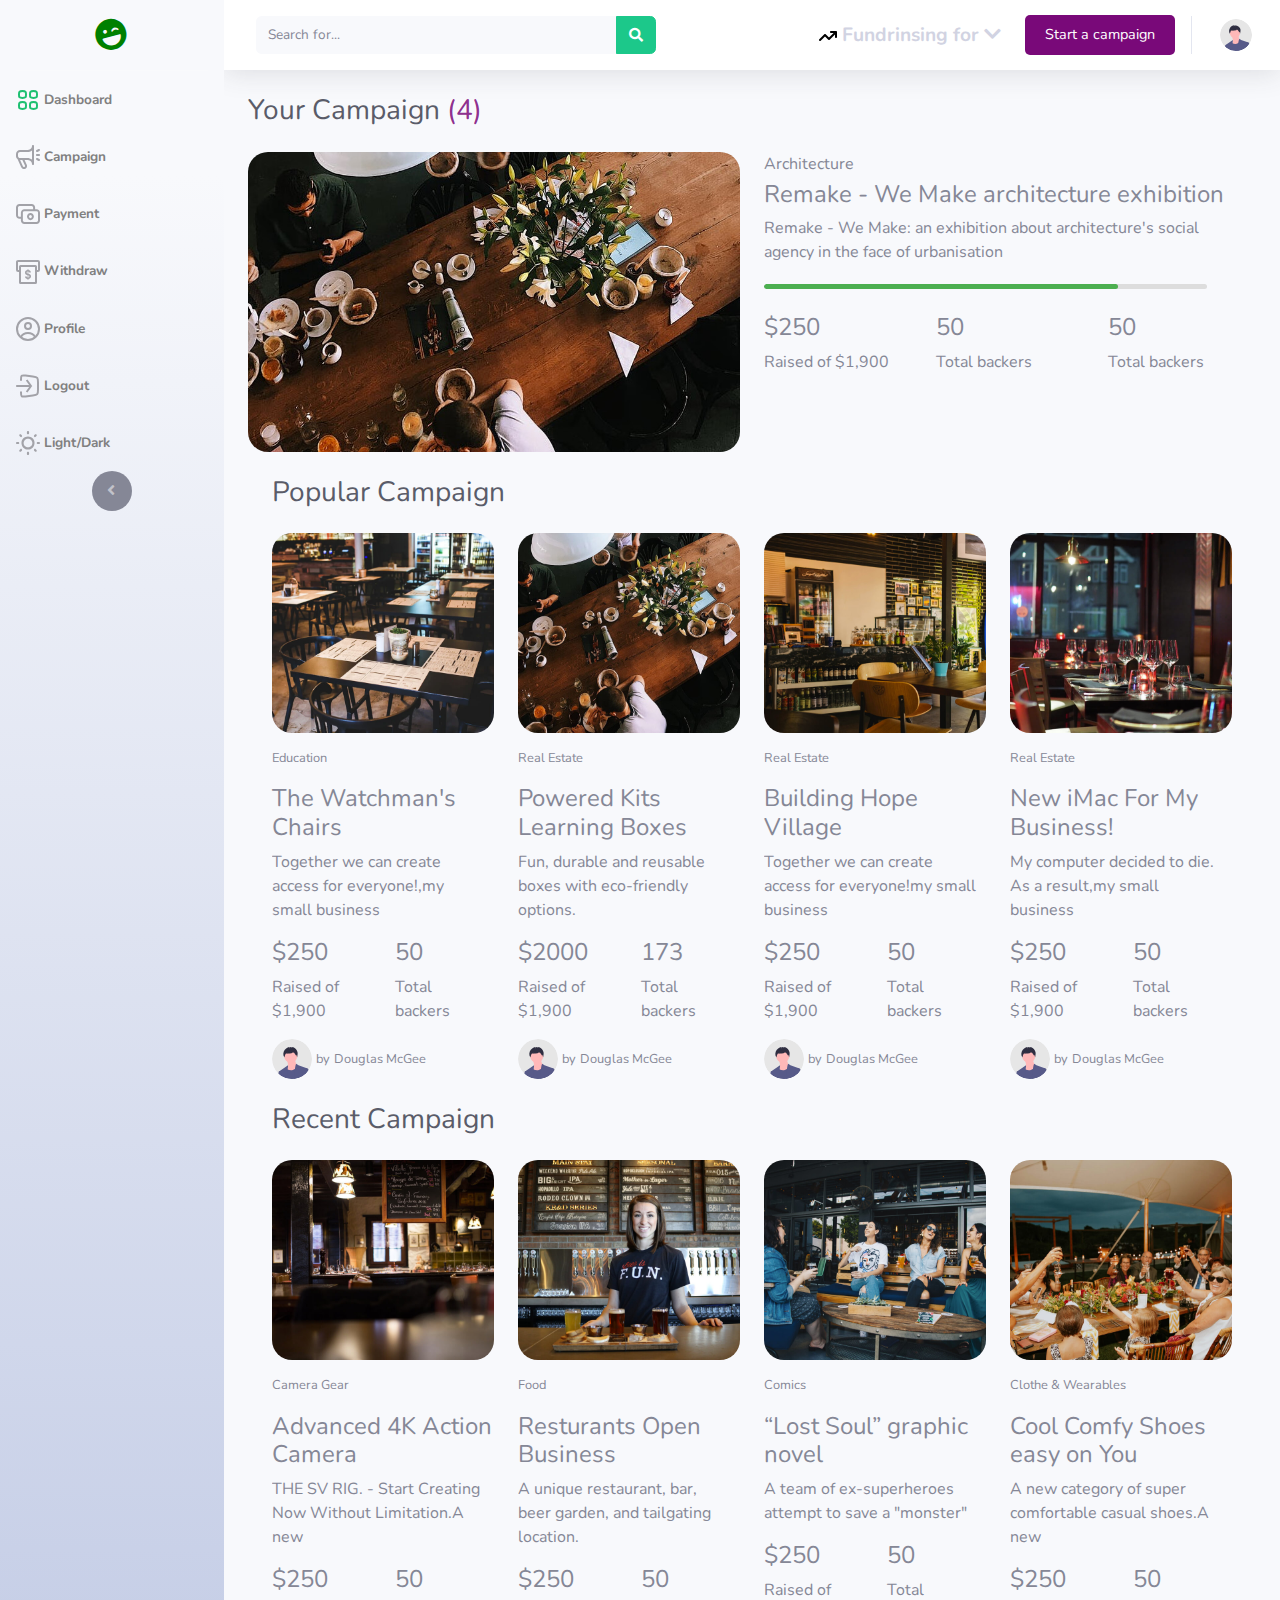
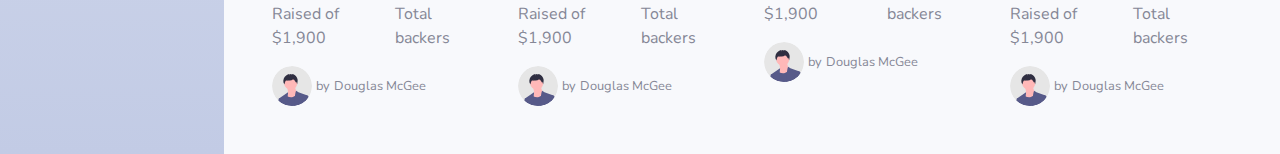
==== BaiTest/index.html @ 85da5ec0 "Test" ====
<!DOCTYPE html>
<html lang="en">

<head>

    <meta charset="utf-8">
    <meta http-equiv="X-UA-Compatible" content="IE=edge">
    <meta name="viewport" content="width=device-width, initial-scale=1, shrink-to-fit=no">
    <meta name="description" content="">
    <meta name="author" content="">

    <title>Test</title>

    <!-- Custom fonts for this template-->
    <link href="vendor/fontawesome-free/css/all.min.css" rel="stylesheet" type="text/css">
    <link
        href="https://fonts.googleapis.com/css?family=Nunito:200,200i,300,300i,400,400i,600,600i,700,700i,800,800i,900,900i"
        rel="stylesheet">

    <!-- Custom styles for this template-->
    <link href="css/img.css" rel="stylesheet">
    <link href="css/sb-admin-2.min.css" rel="stylesheet">
    <link href="assets/vendor/bootstrap/css/bootstrap.min.css" rel="stylesheet">
    <link href="assets/vendor/bootstrap-icons/bootstrap-icons.css" rel="stylesheet">
</head>

<body id="page-top">

    <!-- Page Wrapper -->
    <div id="wrapper">

        <!-- Sidebar -->
        <ul class="navbar-nav bg-gradient-light sidebar sidebar-dark accordion" id="accordionSidebar">

            <!-- Sidebar - Brand -->
            <a class="sidebar-brand d-flex align-items-center justify-content-center " style="color: green;" href="index.html">
                <div class="sidebar-brand-icon rotate-n-15">
                    <i class="fas fa-laugh-wink"></i>
                </div>
                
            </a>

            <!-- Divider -->
            <hr class="sidebar-divider my-0">

            <!-- Nav Item - Dashboard -->
            <li class="nav-item active">
                <a class="nav-link" href="index.html">
                    <svg width="24" height="24" viewBox="0 0 24 24" fill="none" xmlns="http://www.w3.org/2000/svg">
                        <path fill-rule="evenodd" clip-rule="evenodd" d="M3 6.5C3 3.87479 3.02811 3 6.5 3C9.97189 3 10 3.87479 10 6.5C10 9.12521 10.0111 10 6.5 10C2.98893 10 3 9.12521 3 6.5Z" stroke="#1DC071" stroke-width="2" stroke-linecap="round" stroke-linejoin="round"/>
                        <path fill-rule="evenodd" clip-rule="evenodd" d="M14 6.5C14 3.87479 14.0281 3 17.5 3C20.9719 3 21 3.87479 21 6.5C21 9.12521 21.0111 10 17.5 10C13.9889 10 14 9.12521 14 6.5Z" stroke="#1DC071" stroke-width="2" stroke-linecap="round" stroke-linejoin="round"/>
                        <path fill-rule="evenodd" clip-rule="evenodd" d="M3 17.5C3 14.8748 3.02811 14 6.5 14C9.97189 14 10 14.8748 10 17.5C10 20.1252 10.0111 21 6.5 21C2.98893 21 3 20.1252 3 17.5Z" stroke="#1DC071" stroke-width="2" stroke-linecap="round" stroke-linejoin="round"/>
                        <path fill-rule="evenodd" clip-rule="evenodd" d="M14 17.5C14 14.8748 14.0281 14 17.5 14C20.9719 14 21 14.8748 21 17.5C21 20.1252 21.0111 21 17.5 21C13.9889 21 14 20.1252 14 17.5Z" stroke="#1DC071" stroke-width="2" stroke-linecap="round" stroke-linejoin="round"/>
                        </svg>
                                            <span style="color: gray;">Dashboard</span></a>
            </li>

            <li class="nav-item active">
                <a class="nav-link" href="index.html">
                    <svg width="24" height="24" viewBox="0 0 24 24" fill="none" xmlns="http://www.w3.org/2000/svg">
                        <g clip-path="url(#clip0_1233_26633)">
                        <path d="M17 0C16.7348 0 16.4804 0.105357 16.2929 0.292893C16.1054 0.48043 16 0.734784 16 1C16 3.949 13.417 5 11 5H4C2.93913 5 1.92172 5.42143 1.17157 6.17157C0.421427 6.92172 0 7.93913 0 9L0 11C0.00218416 11.5987 0.139462 12.1893 0.401603 12.7276C0.663743 13.2659 1.04399 13.7381 1.514 14.109L5.086 22.081C5.34004 22.6521 5.75417 23.1373 6.27827 23.4779C6.80237 23.8185 7.41396 23.9998 8.039 24C8.53631 23.9997 9.02565 23.875 9.46247 23.6373C9.89929 23.3996 10.2697 23.0564 10.54 22.639C10.8104 22.2215 10.972 21.7431 11.0103 21.2473C11.0485 20.7515 10.9621 20.2539 10.759 19.8L8.559 15H11C13.417 15 16 16.051 16 19C16 19.2652 16.1054 19.5196 16.2929 19.7071C16.4804 19.8946 16.7348 20 17 20C17.2652 20 17.5196 19.8946 17.7071 19.7071C17.8946 19.5196 18 19.2652 18 19V1C18 0.734784 17.8946 0.48043 17.7071 0.292893C17.5196 0.105357 17.2652 0 17 0V0ZM8.937 20.619C9.00324 20.7686 9.03109 20.9323 9.01804 21.0954C9.005 21.2585 8.95145 21.4157 8.86227 21.5529C8.77309 21.69 8.65109 21.8027 8.50733 21.8808C8.36357 21.9589 8.20259 21.9999 8.039 22C7.8004 21.9998 7.56697 21.9304 7.36709 21.8001C7.1672 21.6698 7.00945 21.4842 6.913 21.266L4.105 15H6.359L8.937 20.619ZM16 14.6C14.5713 13.4992 12.8024 12.9331 11 13H4C3.46957 13 2.96086 12.7893 2.58579 12.4142C2.21071 12.0391 2 11.5304 2 11V9C2 8.46957 2.21071 7.96086 2.58579 7.58579C2.96086 7.21071 3.46957 7 4 7H11C12.8018 7.0683 14.5706 6.50403 16 5.405V14.6ZM23.9 15.452C23.8413 15.5696 23.7601 15.6744 23.6609 15.7606C23.5617 15.8467 23.4465 15.9125 23.3218 15.9541C23.1972 15.9957 23.0656 16.0123 22.9345 16.0031C22.8035 15.9938 22.6755 15.9588 22.558 15.9L20.558 14.9C20.3206 14.7814 20.1401 14.5735 20.0561 14.3218C19.972 14.0701 19.9915 13.7954 20.11 13.558C20.2286 13.3206 20.4365 13.1401 20.6882 13.0561C20.9399 12.972 21.2146 12.9914 21.452 13.11L23.452 14.11C23.6882 14.2285 23.8678 14.4356 23.9518 14.6861C24.0357 14.9366 24.0171 15.2102 23.9 15.447V15.452ZM20.11 6.452C20.0512 6.33448 20.0162 6.20653 20.0069 6.07546C19.9977 5.9444 20.0143 5.81279 20.0559 5.68816C20.0975 5.56353 20.1633 5.44832 20.2494 5.34912C20.3356 5.24991 20.4404 5.16866 20.558 5.11L22.558 4.11C22.7954 3.99145 23.0701 3.97205 23.3218 4.05606C23.5735 4.14008 23.7815 4.32063 23.9 4.558C24.0186 4.79537 24.038 5.07011 23.9539 5.32178C23.8699 5.57346 23.6894 5.78145 23.452 5.9L21.452 6.9C21.3345 6.95876 21.2065 6.99378 21.0755 7.00306C20.9444 7.01234 20.8128 6.99571 20.6882 6.9541C20.5635 6.9125 20.4483 6.84674 20.3491 6.76058C20.2499 6.67443 20.1687 6.56957 20.11 6.452ZM20 10C20 9.73478 20.1054 9.48043 20.2929 9.29289C20.4804 9.10536 20.7348 9 21 9H23C23.2652 9 23.5196 9.10536 23.7071 9.29289C23.8946 9.48043 24 9.73478 24 10C24 10.2652 23.8946 10.5196 23.7071 10.7071C23.5196 10.8946 23.2652 11 23 11H21C20.7348 11 20.4804 10.8946 20.2929 10.7071C20.1054 10.5196 20 10.2652 20 10Z" fill="#A2A2A8"/>
                        </g>
                        <defs>
                        <clipPath id="clip0_1233_26633">
                        <rect width="24" height="24" fill="white"/>
                        </clipPath>
                        </defs>
                        </svg>
                                            <span style="color: gray;">Campaign</span></a>
            </li>
            <li class="nav-item active">
                <a class="nav-link" href="index.html">
                    <svg width="24" height="24" viewBox="0 0 24 24" fill="none" xmlns="http://www.w3.org/2000/svg">
                        <path d="M18.1111 8.14286V5.57143C18.1111 4.88944 17.8536 4.23539 17.3951 3.75315C16.9367 3.27092 16.315 3 15.6667 3H3.44444C2.79614 3 2.17438 3.27092 1.71596 3.75315C1.25754 4.23539 1 4.88944 1 5.57143V13.2857C1 13.9677 1.25754 14.6218 1.71596 15.104C2.17438 15.5862 2.79614 15.8571 3.44444 15.8571H5.88889M8.33333 21H20.5556C21.2039 21 21.8256 20.7291 22.284 20.2468C22.7425 19.7646 23 19.1106 23 18.4286V10.7143C23 10.0323 22.7425 9.37825 22.284 8.89601C21.8256 8.41377 21.2039 8.14286 20.5556 8.14286H8.33333C7.68503 8.14286 7.06327 8.41377 6.60485 8.89601C6.14643 9.37825 5.88889 10.0323 5.88889 10.7143V18.4286C5.88889 19.1106 6.14643 19.7646 6.60485 20.2468C7.06327 20.7291 7.68503 21 8.33333 21ZM16.8889 14.5714C16.8889 15.2534 16.6313 15.9075 16.1729 16.3897C15.7145 16.8719 15.0928 17.1429 14.4444 17.1429C13.7961 17.1429 13.1744 16.8719 12.716 16.3897C12.2575 15.9075 12 15.2534 12 14.5714C12 13.8894 12.2575 13.2354 12.716 12.7532C13.1744 12.2709 13.7961 12 14.4444 12C15.0928 12 15.7145 12.2709 16.1729 12.7532C16.6313 13.2354 16.8889 13.8894 16.8889 14.5714Z" stroke="#A2A2A8" stroke-width="2" stroke-linecap="round" stroke-linejoin="round"/>
                        </svg>
                                                      <span style="color: gray;">Payment</span></a>
                   
                </li>
                <li class="nav-item active">
                    <a class="nav-link" href="index.html">
                        <svg width="24" height="24" viewBox="0 0 24 24" fill="none" xmlns="http://www.w3.org/2000/svg">
                            <g clip-path="url(#clip0_1233_26637)">
                            <path d="M4.46098 11H2.1C1.49249 11 1 10.5026 1 9.88889V2.11111C1 1.49746 1.49249 1 2.1 1H21.9C22.5075 1 23 1.49746 23 2.11111V9.88889C23 10.5026 22.5075 11 21.9 11H19.8207" stroke="#A2A2A8" stroke-width="2"/>
                            <path d="M19.4286 6H4.57143C4.25583 6 4 6.24551 4 6.54839V22.4516C4 22.7545 4.25583 23 4.57143 23H19.4286C19.7442 23 20 22.7545 20 22.4516V6.54839C20 6.24551 19.7442 6 19.4286 6Z" stroke="#A2A2A8" stroke-width="2"/>
                            <path d="M15 16.3794C15 16.8153 14.8949 17.2259 14.6848 17.6114C14.4825 17.9886 14.179 18.3029 13.7744 18.5543C13.3775 18.7973 12.9066 18.9398 12.3619 18.9817V20H11.6148V18.9691C10.8366 18.8937 10.2101 18.6423 9.73537 18.2149C9.2607 17.779 9.0156 17.1924 9 16.4549H10.751C10.7977 17.0583 11.0856 17.4229 11.6148 17.5486V15.1474C11.0545 14.9966 10.6031 14.8457 10.2607 14.6949C9.9183 14.544 9.62258 14.301 9.37358 13.9657C9.1245 13.6304 9 13.1737 9 12.5954C9 11.8663 9.24128 11.2713 9.72375 10.8103C10.214 10.3493 10.8443 10.0853 11.6148 10.0183V9H12.3619V10.0183C13.109 10.0853 13.7043 10.3284 14.1479 10.7474C14.5992 11.1665 14.8522 11.7447 14.9066 12.4823H13.144C13.1206 12.2393 13.0389 12.0297 12.8988 11.8537C12.7665 11.6693 12.5876 11.5394 12.3619 11.464V13.84C12.9455 13.9993 13.4047 14.1543 13.7393 14.3051C14.0817 14.4476 14.3774 14.6864 14.6264 15.0217C14.8755 15.3486 15 15.8011 15 16.3794ZM10.7043 12.5074C10.7043 12.784 10.7821 13.0103 10.9378 13.1863C11.0934 13.3539 11.3191 13.4922 11.6148 13.6011V11.4263C11.3346 11.4682 11.1128 11.5813 10.9494 11.7657C10.786 11.9501 10.7043 12.1973 10.7043 12.5074ZM12.3619 17.5737C12.6576 17.515 12.8872 17.3851 13.0506 17.184C13.2218 16.9829 13.3074 16.7398 13.3074 16.4549C13.3074 16.1783 13.2256 15.9562 13.0622 15.7886C12.8988 15.621 12.6654 15.4827 12.3619 15.3737V17.5737Z" fill="#A2A2A8"/>
                            </g>
                            <defs>
                            <clipPath id="clip0_1233_26637">
                            <rect width="24" height="24" fill="white"/>
                            </clipPath>
                            </defs>
                            </svg>
                                                              <span style="color: gray;">Withdraw</span></a>
                       
                    </li>
                    <li class="nav-item active">
                        <a class="nav-link" href="index.html">
                            <svg width="24" height="24" viewBox="0 0 24 24" fill="none" xmlns="http://www.w3.org/2000/svg">
                                <circle cx="12" cy="9" r="3" stroke="#A2A2A8" stroke-width="2" stroke-linecap="round"/>
                                <circle cx="12" cy="12" r="11" stroke="#A2A2A8" stroke-width="2"/>
                                <path d="M19 20C18.5871 18.8525 17.6773 17.8384 16.4117 17.1152C15.146 16.392 13.5953 16 12 16C10.4047 16 8.85398 16.392 7.58835 17.1152C6.32271 17.8384 5.41289 18.8525 5 20" stroke="#A2A2A8" stroke-width="2" stroke-linecap="round"/>
                                </svg>
                                
                                                                  <span style="color: gray;">Profile</span></a>
                           
                        </li>
                        <li class="nav-item active">
                            <a class="nav-link" href="index.html">
                                <svg width="24" height="24" viewBox="0 0 24 24" fill="none" xmlns="http://www.w3.org/2000/svg">
                                    <path d="M5 6.64513V5.551C5 3.43076 5 2.37064 5.67965 1.77328C6.35931 1.17591 7.41066 1.31197 9.51337 1.58408L16.77 2.52318C19.2611 2.84556 20.5067 3.00675 21.2533 3.85626C22 4.70577 22 5.9617 22 8.47356V15.5264C22 18.0383 22 19.2942 21.2533 20.1437C20.5067 20.9933 19.2611 21.1544 16.77 21.4768L9.51337 22.4159C7.41066 22.688 6.35931 22.8241 5.67965 22.2267C5 21.6294 5 20.5692 5 18.449V17.5726" stroke="#A2A2A8" stroke-width="2"/>
                                    <path d="M15 12L15.8107 11.4145L16.2335 12L15.8107 12.5855L15 12ZM1 13C0.447715 13 0 12.5523 0 12C0 11.4477 0.447715 11 1 11V13ZM11.4773 5.41451L15.8107 11.4145L14.1893 12.5855L9.85599 6.58549L11.4773 5.41451ZM15.8107 12.5855L11.4773 18.5855L9.85599 17.4145L14.1893 11.4145L15.8107 12.5855ZM15 13H1V11H15V13Z" fill="#A2A2A8"/>
                                    </svg>
                                    
                                    
                                                                      <span style="color: gray;">Logout</span></a>
                               
                            </li>

                            <li class="nav-item active">
                                <a class="nav-link" href="index.html">
                                    <svg width="24" height="24" viewBox="0 0 24 24" fill="none" xmlns="http://www.w3.org/2000/svg">
                                        <path d="M12 18.5455C10.264 18.5455 8.59918 17.8558 7.37167 16.6283C6.14415 15.4008 5.45455 13.736 5.45455 12C5.45455 10.264 6.14415 8.59918 7.37167 7.37167C8.59918 6.14415 10.264 5.45455 12 5.45455C13.736 5.45455 15.4008 6.14415 16.6283 7.37167C17.8558 8.59918 18.5455 10.264 18.5455 12C18.5455 13.736 17.8558 15.4008 16.6283 16.6283C15.4008 17.8558 13.736 18.5455 12 18.5455ZM12 16.3636C13.1573 16.3636 14.2672 15.9039 15.0856 15.0856C15.9039 14.2672 16.3636 13.1573 16.3636 12C16.3636 10.8427 15.9039 9.73278 15.0856 8.91444C14.2672 8.0961 13.1573 7.63636 12 7.63636C10.8427 7.63636 9.73278 8.0961 8.91444 8.91444C8.0961 9.73278 7.63636 10.8427 7.63636 12C7.63636 13.1573 8.0961 14.2672 8.91444 15.0856C9.73278 15.9039 10.8427 16.3636 12 16.3636ZM10.9091 1.09091C10.9091 0.488417 11.3975 0 12 0C12.6025 0 13.0909 0.488417 13.0909 1.09091V2.18182C13.0909 2.78431 12.6025 3.27273 12 3.27273C11.3975 3.27273 10.9091 2.78431 10.9091 2.18182V1.09091ZM10.9091 21.8182C10.9091 21.2157 11.3975 20.7273 12 20.7273C12.6025 20.7273 13.0909 21.2157 13.0909 21.8182V22.9091C13.0909 23.5116 12.6025 24 12 24C11.3975 24 10.9091 23.5116 10.9091 22.9091V21.8182ZM3.51491 5.05745C3.08895 4.63149 3.08895 3.94087 3.51491 3.51491C3.94087 3.08895 4.63149 3.08895 5.05745 3.51491L5.82873 4.28618C6.25469 4.71214 6.25469 5.40277 5.82873 5.82873C5.40277 6.25469 4.71214 6.25469 4.28618 5.82873L3.51491 5.05745ZM18.1713 19.7138C17.7453 19.2879 17.7453 18.5972 18.1713 18.1713C18.5972 17.7453 19.2879 17.7453 19.7138 18.1713L20.4851 18.9425C20.9111 19.3685 20.9111 20.0591 20.4851 20.4851C20.0591 20.9111 19.3685 20.9111 18.9425 20.4851L18.1713 19.7138ZM18.9421 3.51464C19.3682 3.0883 20.0594 3.08834 20.4855 3.51473C20.9113 3.94083 20.9111 4.63141 20.4852 5.05736L19.7139 5.82864C19.2879 6.25465 18.5972 6.25465 18.1712 5.82864C17.7452 5.4027 17.7452 4.71213 18.171 4.28609L18.9421 3.51464ZM4.28618 18.1713C4.71214 17.7453 5.40277 17.7453 5.82873 18.1713C6.25469 18.5972 6.25469 19.2879 5.82873 19.7138L5.05746 20.4851C4.63149 20.9111 3.94087 20.9111 3.51491 20.4851C3.08895 20.0591 3.08895 19.3685 3.51491 18.9425L4.28618 18.1713ZM22.9091 10.9091C23.5116 10.9091 24 11.3975 24 12C24 12.6025 23.5116 13.0909 22.9091 13.0909H21.8182C21.2157 13.0909 20.7273 12.6025 20.7273 12C20.7273 11.3975 21.2157 10.9091 21.8182 10.9091H22.9091ZM2.18182 10.9091C2.78431 10.9091 3.27273 11.3975 3.27273 12C3.27273 12.6025 2.78431 13.0909 2.18182 13.0909H1.09091C0.488417 13.0909 0 12.6025 0 12C0 11.3975 0.488417 10.9091 1.09091 10.9091H2.18182Z" fill="#A2A2A8"/>
                                        </svg>
                                        
                                        
                                                                          <span style="color: gray;">Light/Dark</span></a>
                                   
                                </li>
                        
                           
    

           
            <!-- Sidebar Toggler (Sidebar) -->
            <div class="text-center d-none d-md-inline" >
                <button class="rounded-circle border-0"  id="sidebarToggle"></button>
            </div>

            

        </ul>
        
        <!-- End of Sidebar -->

        <!-- Content Wrapper -->
        <div id="content-wrapper" class="d-flex flex-column">

            <!-- Main Content -->
            <div id="content">

                <!-- Topbar -->
                <nav class="navbar navbar-expand navbar-light bg-white topbar mb-4 static-top shadow">

                    <!-- Sidebar Toggle (Topbar) -->
                    <button id="sidebarToggleTop" class="btn btn-link d-md-none rounded-circle mr-3">
                        <i class="fa fa-bars"></i>
                    </button>

                    <!-- Topbar Search -->
                    <form
                        class="d-none d-sm-inline-block form-inline mr-auto ml-md-3 my-2 my-md-0 mw-100 navbar-search">
                        <div class="input-group">
                            <input type="text" class="form-control bg-light border-0 small" placeholder="Search for..."
                                aria-label="Search" aria-describedby="basic-addon2">
                            <div class="input-group-append">
                                <button class="btn btn-success" type="button">
                                    <i class="fas fa-search fa-sm"></i>
                                </button>
                            </div>
                        </div>
                    </form>

                    <!-- Topbar Navbar -->
                    <ul class="navbar-nav ml-auto">

                        <!-- Nav Item - Search Dropdown (Visible Only XS) -->
                        <li class="nav-item dropdown no-arrow d-sm-none">
                            <a class="nav-link dropdown-toggle" href="#" id="searchDropdown" role="button"
                                data-toggle="dropdown" aria-haspopup="true" aria-expanded="false">
                                <i class="fas fa-search fa-fw"></i>
                            </a>
                            <!-- Dropdown - Messages -->
                            <div class="dropdown-menu dropdown-menu-right p-3 shadow animated--grow-in"
                                aria-labelledby="searchDropdown">
                                <form class="form-inline mr-auto w-100 navbar-search">
                                    <div class="input-group">
                                        <input type="text" class="form-control bg-light border-0 small"
                                            placeholder="Search for..." aria-label="Search"
                                            aria-describedby="basic-addon2">
                                        <div class="input-group-append">
                                            <button class="btn btn-primary" type="button">
                                                <i class="fas fa-search fa-sm"></i>
                                            </button>
                                        </div>
                                    </div>
                                </form>
                            </div>
                        </li>

   <!-- Nav Item - Alerts -->
   <li class="nav-item dropdown no-arrow mx-1">
    <a class="nav-link dropdown-toggle custom-dropdown" href="#" id="alertsDropdown" role="button"
       data-toggle="dropdown" aria-haspopup="true" aria-expanded="false">
        <span class="custom-dropdown-icon">
            <svg xmlns="http://www.w3.org/2000/svg" height="16" width="18" viewBox="0 0 576 512">
                <path d="M384 160c-17.7 0-32-14.3-32-32s14.3-32 32-32H544c17.7 0 32 14.3 32 32V288c0 17.7-14.3 32-32 32s-32-14.3-32-32V205.3L342.6 374.6c-12.5 12.5-32.8 12.5-45.3 0L192 269.3 54.6 406.6c-12.5 12.5-32.8 12.5-45.3 0s-12.5-32.8 0-45.3l160-160c12.5-12.5 32.8-12.5 45.3 0L320 306.7 466.7 160H384z"/>
            </svg>
            Fundrinsing for  <i class="fas fa-chevron-down"></i>
        </span>
    </a>
    <!-- Dropdown - Alerts -->
    <div class="dropdown-list dropdown-menu dropdown-menu-right shadow animated--grow-in"
         aria-labelledby="alertsDropdown">
        <!-- Các phần tử dropdown khác -->
    </div>
</li>

<!-- Button -->
<button class="custom-button ">Start a campaign</button>

                        
                        <div class="topbar-divider d-none d-sm-block"></div>

                        <!-- Nav Item - User Information -->
                        <li class="nav-item dropdown no-arrow">
                            <a class="nav-link dropdown-toggle" href="#" id="userDropdown" role="button"
                                data-toggle="dropdown" aria-haspopup="true" aria-expanded="false">
                               
                                <img class="img-profile rounded-circle"
                                    src="img/undraw_profile.svg">
                            </a>
                            <!-- Dropdown - User Information -->
                            <div class="dropdown-menu dropdown-menu-right shadow animated--grow-in"
                                aria-labelledby="userDropdown">
                                <a class="dropdown-item" href="#">
                                    <i class="fas fa-user fa-sm fa-fw mr-2 text-gray-400"></i>
                                    Profile
                                </a>
                                <a class="dropdown-item" href="#">
                                    <i class="fas fa-cogs fa-sm fa-fw mr-2 text-gray-400"></i>
                                    Settings
                                </a>
                                <a class="dropdown-item" href="#">
                                    <i class="fas fa-list fa-sm fa-fw mr-2 text-gray-400"></i>
                                    Activity Log
                                </a>
                                <div class="dropdown-divider"></div>
                                <a class="dropdown-item" href="#" data-toggle="modal" data-target="#logoutModal">
                                    <i class="fas fa-sign-out-alt fa-sm fa-fw mr-2 text-gray-400"></i>
                                    Logout
                                </a>
                            </div>
                        </li>

                    </ul>

                </nav>
                <!-- End of Topbar -->
                <div class="container-fluid ms-2">

                    <!-- Page Heading -->
                    <h1 class="h3 ms-3 text-gray-800">Your Campaign <span class="purple-text">(4)</span></h1>
                
                    <!-- Content Row -->
                    <div class="row mt-4 ms-1">
                
                        <div class="col-xl-6 col-lg-6">
                            <!-- Image with CSS class -->
                            <img src="assets/img/gallery/gallery-5.jpg" alt="Rocket Image" class="custom-image" style="width: 100%;">
                        </div>
                        
                        <!-- Donut Chart -->
                        <div class="col-xl-6 col-lg-6">                             
                            <div class="social">
                                <span class="mr-2  text-gray-600 "><i class="bi bi-folder"></i> Architecture</span>
                            </div>                              
                            <!-- Card Body -->
                            <div >
                                <h4 class="mt-1 ">Remake - We Make architecture exhibition</h4>
                                <p class=" mr-2  text-gray-600 truncate-text">Remake - We Make: an exhibition about architecture's social agency in the face of urbanisation</p>
                                <div class="progre-bar">
                                    <div class="progre" style="width: 80%;"></div> 
                                </div>
                                <div class="row mt-4">
                                    <div class="col-4">
                                        <h4>$250</h4>
                                        <p class="mr-2  text-gray-600 ">Raised of $1,900</p>
                                    </div>
                                    <div class="col-4">
                                        <h4>50</h4>
                                        <p class="mr-2  text-gray-600 ">Total backers</p>
                                    </div>
                                    <div class="col-4">
                                        <h4>50</h4>
                                        <p class="mr-2  text-gray-600 ">Total backers</p>
                                    </div>
                                </div>
                            </div>
                        </div>
                        
                
                </div>
                
                
                


                <div class="container-fluid  ">
                    <!-- Page Heading -->
                    <div class="d-sm-flex align-items-center justify-content-between mb-4">
                        <h1 class="h3 mb-0 mt-4 text-gray-800">Popular Campaign</h1>
                    </div>
                    <div class="row ">
                        <div class="col-lg-3 col-md-6 d-flex align-items-stretch" data-aos="fade-up" data-aos-delay="100">
                            <div class="chef-member">
                                <div class="member-img">
                                    <img src="assets/img/gallery/gallery-1.jpg" class="img-fluid" alt="">
                                    <div class="social">
                                        <p class=" mt-3 mr-2  text-gray-600 small"><i class="bi bi-folder"></i> Education</p>
                                    </div>
                                </div>
                                <div class="member-info">
                                    <h4>The Watchman's Chairs</h4>
                                    <p class="mr-2  text-gray-600 truncate-text ">Together we can create access for everyone!,my small business</p>
                                </div>
                                <div class="row">
                                    <div class="col-6">
                                        <h4>$250</h4>
                                        <p class="mr-2  text-gray-600 ">Raised of $1,900</p>
                                    </div>
                                    <div class="col-6">
                                        <h4>50</h4>
                                        <p class="mr-2  text-gray-600 ">Total backers</p>
                                    </div>
                                </div>
                                <div class="">
                                    <img class="img-profile rounded-circle" src="img/undraw_profile.svg">
                                    <span class="  text-gray-600 small">by</span> <span class="small">Douglas McGee</span>
                                </div>
                            </div>
                        </div>
                        <div class="col-lg-3 col-md-6 d-flex align-items-stretch" data-aos="fade-up" data-aos-delay="100">
                            <div class="chef-member">
                                <div class="member-img">
                                    <img src="assets/img/gallery/gallery-5.jpg" class="img-fluid" alt="">
                                    <div class="social">
                                       <p class=" mt-3 mr-2 small  text-gray-600 "><i class="bi bi-folder"></i> Real Estate</p>
                                    </div>
                                </div>
                                <div class="member-info">
                                    <h4>Powered Kits Learning Boxes</h4>
                                    <p class="mr-2  text-gray-600 truncate-text ">Fun, durable and reusable boxes with eco-friendly options.</p>
                                </div>
                                <div class="row">
                                    <div class="col-6">
                                        <h4>$2000</h4>
                                        <p class="mr-2  text-gray-600 ">Raised of $1,900</p>
                                    </div>
                                    <div class="col-6">
                                        <h4>173</h4>
                                        <p class="mr-2  text-gray-600 ">Total backers</p>
                                    </div>
                                </div>
                                <div class="">
                                    <img class="img-profile rounded-circle" src="img/undraw_profile.svg">
                                    <span class="  text-gray-600 small">by</span> <span class="small">Douglas McGee</span>
                                </div>
                            </div>
                        </div>
                        
                        <div class="col-lg-3 col-md-6 d-flex align-items-stretch" data-aos="fade-up" data-aos-delay="100">
                            <div class="chef-member">
                                <div class="member-img">
                                    <img src="assets/img/gallery/gallery-4.jpg" class="img-fluid" alt="">
                                    <div class="social">
                                       <p class=" mt-3 mr-2 small  text-gray-600 "><i class="bi bi-folder"></i> Real Estate</p>
                                    </div>
                                </div>
                                <div class="member-info">
                                    <h4>Building Hope Village</h4>
                                    <p class="mr-2  text-gray-600 truncate-text ">Together we can create access for everyone!my small business</p>
                                </div>
                                <div class="row">
                                    <div class="col-6">
                                        <h4>$250</h4>
                                        <p class="mr-2  text-gray-600 ">Raised of $1,900</p>
                                    </div>
                                    <div class="col-6">
                                        <h4>50</h4>
                                        <p class="mr-2  text-gray-600 ">Total backers</p>
                                    </div>
                                </div>
                                <div class="">
                                    <img class="img-profile rounded-circle" src="img/undraw_profile.svg">
                                    <span class="  text-gray-600 small">by</span> <span class="small">Douglas McGee</span>
                                </div>
                            </div>
                        </div>
                        
                        <div class="col-lg-3 col-md-6 d-flex align-items-stretch" data-aos="fade-up" data-aos-delay="100">
                            <div class="chef-member">
                                <div class="member-img">
                                    <img src="assets/img/gallery/gallery-3.jpg" class="img-fluid" alt="">
                                    <div class="social">
                                       <p class=" mt-3 mr-2 small  text-gray-600 "><i class="bi bi-folder"></i> Real Estate</p>
                                    </div>
                                </div>
                                <div class="member-info">
                                    <h4>New iMac For My Business!</h4>
                                    <p class="mr-2  text-gray-600 truncate-text ">My computer decided to die. As a result,my small business </p>
                                </div>
                                <div class="row">
                                    <div class="col-6">
                                        <h4>$250</h4>
                                        <p class="mr-2  text-gray-600 ">Raised of $1,900</p>
                                    </div>
                                    <div class="col-6">
                                        <h4>50</h4>
                                        <p class="mr-2  text-gray-600 ">Total backers</p>
                                    </div>
                                </div>
                                <div class="">
                                    <img class="img-profile rounded-circle" src="img/undraw_profile.svg">
                                    <span class="  text-gray-600 small">by</span> <span class="small">Douglas McGee</span>
                                </div>
                            </div>
                        </div>
                
                        
                        
                
                        
                    </div>
                </div>
                  

                <div class="container-fluid  ">
                    <!-- Page Heading -->
                    <div class="d-sm-flex align-items-center justify-content-between mb-4">
                        <h1 class="h3 mb-0 mt-4 text-gray-800">Recent Campaign</h1>
                    </div>
                    <div class="row ">
                        <div class="col-lg-3 col-md-6 d-flex align-items-stretch" data-aos="fade-up" data-aos-delay="100">
                            <div class="chef-member">
                                <div class="member-img">
                                    <img src="assets/img/gallery/gallery-2.jpg" class="img-fluid" alt="">
                                    <div class="social">
                                       <p class=" mt-3 mr-2 small  text-gray-600 "><i class="bi bi-folder"></i> Camera Gear</p>
                                    </div>
                                </div>
                                <div class="member-info">
                                    <h4>Advanced 4K Action Camera</h4>
                                    <p class="mr-2  text-gray-600 truncate-text ">THE SV RIG. - Start Creating Now Without Limitation.A new </p>
                                </div>
                                <div class="row">
                                    <div class="col-6">
                                        <h4>$250</h4>
                                        <p class="mr-2  text-gray-600 ">Raised of $1,900</p>
                                    </div>
                                    <div class="col-6">
                                        <h4>50</h4>
                                        <p class="mr-2  text-gray-600 ">Total backers</p>
                                    </div>
                                </div>
                                <div class="">
                                    <img class="img-profile rounded-circle" src="img/undraw_profile.svg">
                                    <span class="  text-gray-600 small">by</span> <span class="small">Douglas McGee</span>
                                </div>
                            </div>
                        </div>
                        <div class="col-lg-3 col-md-6 d-flex align-items-stretch" data-aos="fade-up" data-aos-delay="100">
                            <div class="chef-member">
                                <div class="member-img">
                                    <img src="assets/img/gallery/gallery-6.jpg" class="img-fluid" alt="">
                                    <div class="social">
                                       <p class=" mt-3 mr-2 small  text-gray-600 "><i class="bi bi-folder"></i> Food</p>
                                    </div>
                                </div>
                                <div class="member-info">
                                    <h4>Resturants Open Business</h4>
                                    <p class="mr-2  text-gray-600 truncate-text ">A unique restaurant, bar, beer garden, and tailgating location. </p>
                                </div>
                                <div class="row">
                                    <div class="col-6">
                                        <h4>$250</h4>
                                        <p class="mr-2  text-gray-600 ">Raised of $1,900</p>
                                    </div>
                                    <div class="col-6">
                                        <h4>50</h4>
                                        <p class="mr-2  text-gray-600 ">Total backers</p>
                                    </div>
                                </div>
                                <div class="">
                                    <img class="img-profile rounded-circle" src="img/undraw_profile.svg">
                                    <span class="  text-gray-600 small">by</span> <span class="small">Douglas McGee</span>
                                </div>
                            </div>
                        </div>
                        
                        <div class="col-lg-3 col-md-6 d-flex align-items-stretch" data-aos="fade-up" data-aos-delay="100">
                            <div class="chef-member">
                                <div class="member-img">
                                    <img src="assets/img/gallery/gallery-7.jpg" class="img-fluid" alt="">
                                    <div class="social">
                                       <p class=" mt-3 mr-2 small  text-gray-600 "><i class="bi bi-folder"></i>Comics</p>
                                    </div>
                                </div>
                                <div class="member-info">
                                    <h4>“Lost Soul” graphic novel</h4>
                                    <p class="mr-2  text-gray-600 truncate-text ">A team of ex-superheroes attempt to
                                        save a "monster"</p>
                                </div>
                                <div class="row">
                                    <div class="col-6">
                                        <h4>$250</h4>
                                        <p class="mr-2  text-gray-600 ">Raised of $1,900</p>
                                    </div>
                                    <div class="col-6">
                                        <h4>50</h4>
                                        <p class="mr-2  text-gray-600 ">Total backers</p>
                                    </div>
                                </div>
                                <div class="">
                                    <img class="img-profile rounded-circle" src="img/undraw_profile.svg">
                                    <span class="  text-gray-600 small">by</span> <span class="small">Douglas McGee</span>
                                </div>
                            </div>
                        </div>
                        
                        <div class="col-lg-3 col-md-6 d-flex align-items-stretch" data-aos="fade-up" data-aos-delay="100">
                            <div class="chef-member">
                                <div class="member-img">
                                    <img src="assets/img/gallery/gallery-8.jpg" class="img-fluid" alt="">
                                    <div class="social">
                                       <p class=" mt-3 mr-2 small  text-gray-600 "><i class="bi bi-folder"></i>Clothe & Wearables</p>
                                    </div>
                                </div>
                                <div class="member-info">
                                    <h4>Cool Comfy Shoes easy on You</h4>
                                    <p class="mr-2  text-gray-600 truncate-text ">A new category of super comfortable
                                        casual shoes.A new </p>
                                </div>
                                <div class="row">
                                    <div class="col-6">
                                        <h4>$250</h4>
                                        <p class="mr-2  text-gray-600 ">Raised of $1,900</p>
                                    </div>
                                    <div class="col-6">
                                        <h4>50</h4>
                                        <p class="mr-2  text-gray-600 ">Total backers</p>
                                    </div>
                                </div>
                                <div class="">
                                    <img class="img-profile rounded-circle" src="img/undraw_profile.svg">
                                    <span class="  text-gray-600 small">by</span> <span class="small">Douglas McGee</span>
                                </div>
                            </div>
                        </div>
                
                        
                        
                
                        
                    </div>
                </div>
                   
                <footer class="mt-5"></footer>

  
    <!-- Bootstrap core JavaScript-->
    <script src="js/text.js"></script>
    <script src="vendor/jquery/jquery.min.js"></script>
     <script src="js/demo/chart-area-demo.js"></script>
    <script src="vendor/bootstrap/js/bootstrap.bundle.min.js"></script>

    <!-- Core plugin JavaScript-->
    <script src="vendor/jquery-easing/jquery.easing.min.js"></script>

    <!-- Custom scripts for all pages-->
    <script src="js/sb-admin-2.min.js"></script>

    <!-- Page level plugins -->
    <script src="vendor/chart.js/Chart.min.js"></script>

    <!-- Page level custom scripts -->
    <script src="js/demo/chart-area-demo.js"></script>
    <script src="js/demo/chart-pie-demo.js"></script>

</body>

</html>
---- BaiTest/css/img.css ----
/* Chỉnh sửa cho màn hình di động */
/* Responsive styles for mobile devices */
@media only screen and (max-width: 768px) { /* Chỉnh kích thước theo nhu cầu của bạn */

  /* Chỉnh sửa "Fundrinsing for" */
  .custom-dropdown-icon {
      font-size: 14px; /* Giảm kích thước chữ */
  }

  /* Chỉnh sửa nút "button" */
  .custom-button {
      font-size: 12px; /* Giảm kích thước chữ */
      padding: 8px 16px; /* Điều chỉnh lề để nút trở nên lớn hơn và dễ nhấn */
  }
}

@media (max-width: 768px) { /* Đây là giả sử, bạn có thể điều chỉnh kích thước theo nhu cầu của mình */

  /* Sidebar Toggler */
  #sidebarToggle {
      display: block;
  }

  /* Hiển thị form tìm kiếm dạng dropdown */
  .navbar-search {
      display: block !important; /* !important chỉ được sử dụng khi cần thiết */
  }

  /* Thêm padding hoặc margin để điều chỉnh khoảng cách */
  .custom-dropdown-icon {
      padding-right: 10px; /* Điều chỉnh khoảng cách giữa biểu tượng và nội dung */
  }

  /* Nút "Start a campaign" */
  .custom-button {
      display: block;
      width: 100%;
      margin-top: 10px; /* Khoảng cách giữa nút và các phần tử khác */
  }

  /* Chỉnh sửa dropdown của người dùng */
  #userDropdown {
      display: block;
  }
}



.custom-dropdown {
  font-size: 1.2em; /* Kích thước phông chữ lớn hơn */
  font-weight: bold; /* In đậm */
  color: #333; /* Màu chữ tối */
  /* Bổ sung các thuộc tính khác nếu cần */
}

.custom-dropdown-icon {
  margin-right: 8px; /* Khoảng cách giữa biểu tượng và chữ */
}

.custom-button {
  width: 150px;
  height: 40px;
  margin-top: 15px;
  background-color: rgb(121, 9, 121); /* Màu nền xanh */
  border: none;
 
  font-size: 0.9em; /* Giảm kích thước font */
  color: #fff; /* Màu chữ trắng */
  border-radius: 5px; /* Bo góc */
  cursor: pointer;
  transition: background-color 0.3s ease; /* Hiệu ứng chuyển đổi */
}

.custom-button:hover {
  background-color: #0056b3; /* Màu nền xanh nhạt khi di chuột qua */
}






.purple-text {
  color: #882488f6;
}

.img-profile {
    width: 40px; /* Đặt kích thước chiều rộng cho ảnh */
    height: 40px; /* Đặt kích thước chiều cao cho ảnh */
    object-fit: cover; /* Đảm bảo ảnh không bị méo khi thay đổi kích thước */
}
.member-img img {
    border-radius: 20px; /* Góc bo tròn */
    width: 330px;       /* Chiều rộng */
    height: 200px;      /* Chiều cao */
    object-fit: cover;  /* Đảm bảo ảnh không bị méo khi thay đổi kích thước */
}

.truncate-text {
  display: -webkit-box;
  display: -webkit-flex;
  display: flex;
  -webkit-line-clamp: 2; /* Số dòng tối đa */
  -webkit-box-orient: vertical;
  -webkit-box-direction: normal;
  flex-direction: column;
  overflow: hidden;
  /* Các thuộc tính khác có thể được thêm vào đây nếu cần */
}




.custom-image {
    
    height: 300px; /* Set the height */
    border-radius: 20px;
    object-fit: cover;
    /* You can also add other styles as needed */
}


.progre-bar {
    width: 90%;
    background-color: #ddd;
    height: 5px;
    margin-top: 20px;
    border-radius: 15px; /* Độ cong của góc bên ngoài thanh tiến trình */
  overflow: hidden;
  }
  
  .progre {
    height: 100%;
    background-color: #4CAF50; /* Màu xanh lá cây */
    text-align: center;
    line-height: 30px;
    color: white;
    font-weight: bold;
    border-radius: 15px; /* Độ cong của 2 đầu thanh tiến trình */
    position: relative;
  }
  
  .progre::before,
  .progre::after {
    content: "";
    position: absolute;
    top: 0;
    height: 100%;
    width: 30px; /* Chiều rộng của đầu tròn */
    background-color: #4CAF50; /* Màu xanh lá cây */
    border-radius: 50%;
  }
  
  .progre::before {
    left: -30px; /* Đầu tròn bên trái */
  }
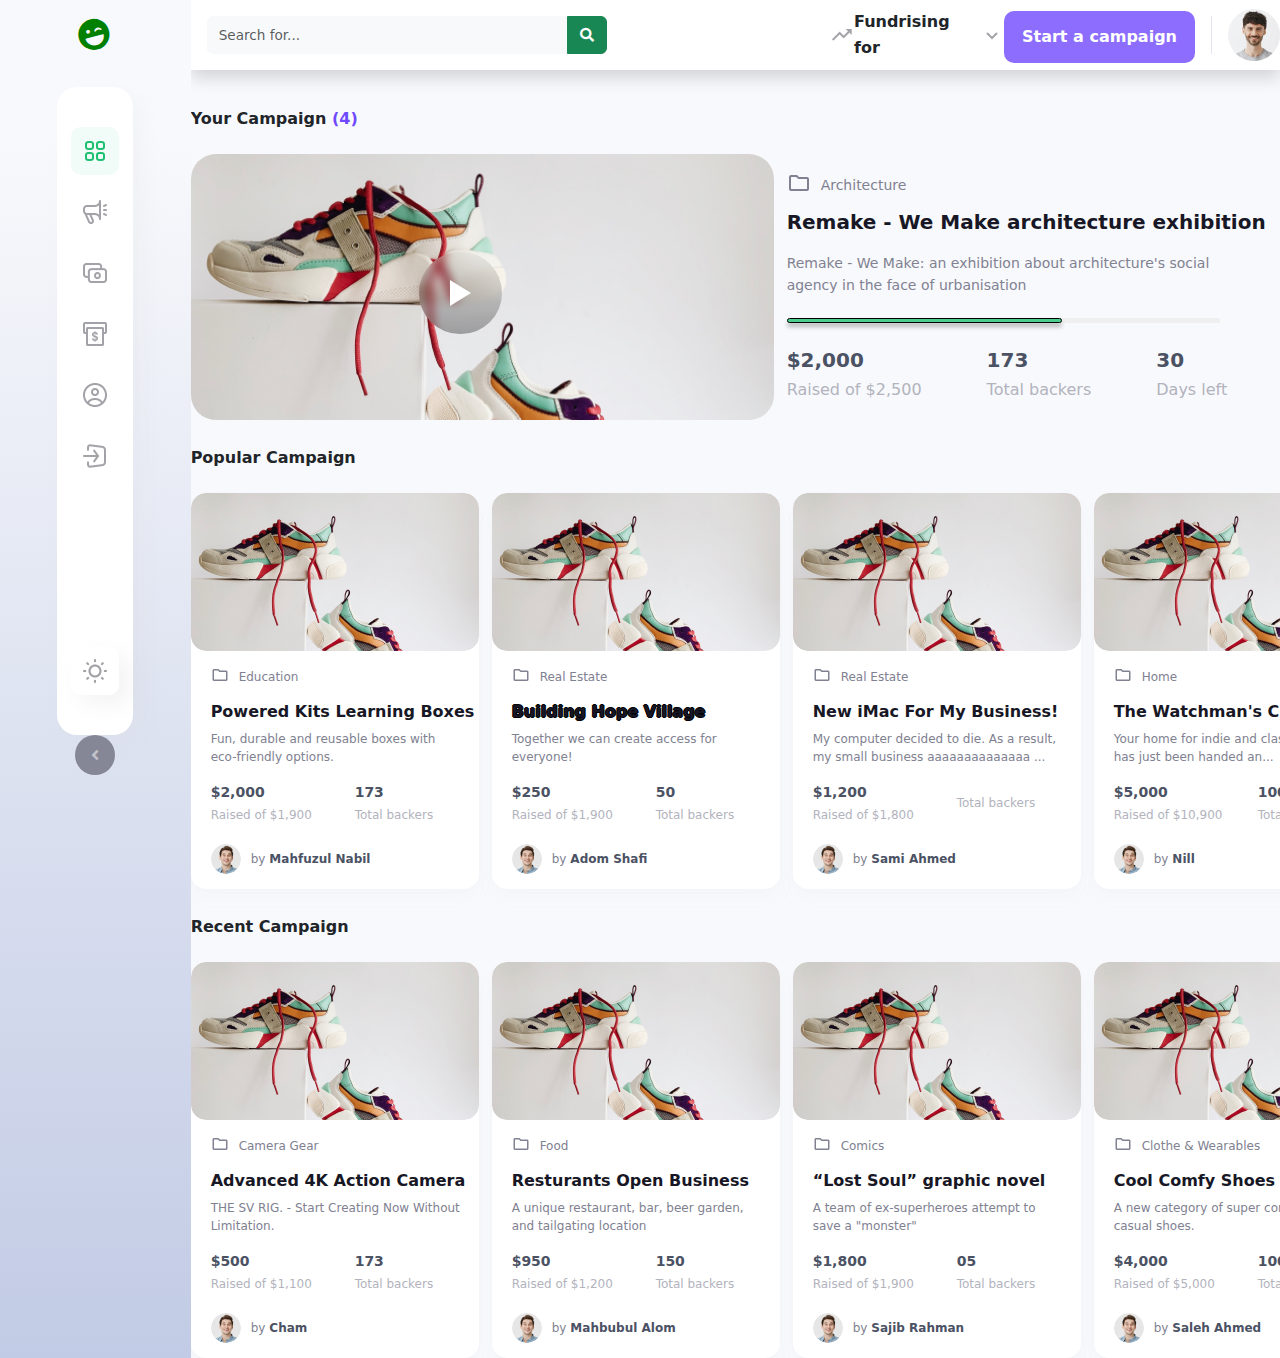
==== commit 49fa5e90: "test" ====
--- a/BaiTest/index.html
+++ b/BaiTest/index.html
@@ -22,6 +22,15 @@
     <link href="css/sb-admin-2.min.css" rel="stylesheet">
     <link href="assets/vendor/bootstrap/css/bootstrap.min.css" rel="stylesheet">
     <link href="assets/vendor/bootstrap-icons/bootstrap-icons.css" rel="stylesheet">
+
+    <link rel="stylesheet" href="css/global.css" />
+    <link rel="stylesheet" href="css/index.css" />
+    <link href="assets/vendor/bootstrap/css/bootstrap.min.css" rel="stylesheet">
+    <link href="assets/vendor/bootstrap-icons/bootstrap-icons.css" rel="stylesheet">
+    <link
+      rel="stylesheet"
+      href="https://fonts.googleapis.com/css2?family=Epilogue:wght@400;500;600;700&display=swap"
+    />
 </head>
 
 <body id="page-top">
@@ -44,89 +53,93 @@
             <hr class="sidebar-divider my-0">
 
             <!-- Nav Item - Dashboard -->
-            <li class="nav-item active">
-                <a class="nav-link" href="index.html">
-                    <svg width="24" height="24" viewBox="0 0 24 24" fill="none" xmlns="http://www.w3.org/2000/svg">
-                        <path fill-rule="evenodd" clip-rule="evenodd" d="M3 6.5C3 3.87479 3.02811 3 6.5 3C9.97189 3 10 3.87479 10 6.5C10 9.12521 10.0111 10 6.5 10C2.98893 10 3 9.12521 3 6.5Z" stroke="#1DC071" stroke-width="2" stroke-linecap="round" stroke-linejoin="round"/>
-                        <path fill-rule="evenodd" clip-rule="evenodd" d="M14 6.5C14 3.87479 14.0281 3 17.5 3C20.9719 3 21 3.87479 21 6.5C21 9.12521 21.0111 10 17.5 10C13.9889 10 14 9.12521 14 6.5Z" stroke="#1DC071" stroke-width="2" stroke-linecap="round" stroke-linejoin="round"/>
-                        <path fill-rule="evenodd" clip-rule="evenodd" d="M3 17.5C3 14.8748 3.02811 14 6.5 14C9.97189 14 10 14.8748 10 17.5C10 20.1252 10.0111 21 6.5 21C2.98893 21 3 20.1252 3 17.5Z" stroke="#1DC071" stroke-width="2" stroke-linecap="round" stroke-linejoin="round"/>
-                        <path fill-rule="evenodd" clip-rule="evenodd" d="M14 17.5C14 14.8748 14.0281 14 17.5 14C20.9719 14 21 14.8748 21 17.5C21 20.1252 21.0111 21 17.5 21C13.9889 21 14 20.1252 14 17.5Z" stroke="#1DC071" stroke-width="2" stroke-linecap="round" stroke-linejoin="round"/>
-                        </svg>
-                                            <span style="color: gray;">Dashboard</span></a>
-            </li>
-
-            <li class="nav-item active">
-                <a class="nav-link" href="index.html">
-                    <svg width="24" height="24" viewBox="0 0 24 24" fill="none" xmlns="http://www.w3.org/2000/svg">
-                        <g clip-path="url(#clip0_1233_26633)">
-                        <path d="M17 0C16.7348 0 16.4804 0.105357 16.2929 0.292893C16.1054 0.48043 16 0.734784 16 1C16 3.949 13.417 5 11 5H4C2.93913 5 1.92172 5.42143 1.17157 6.17157C0.421427 6.92172 0 7.93913 0 9L0 11C0.00218416 11.5987 0.139462 12.1893 0.401603 12.7276C0.663743 13.2659 1.04399 13.7381 1.514 14.109L5.086 22.081C5.34004 22.6521 5.75417 23.1373 6.27827 23.4779C6.80237 23.8185 7.41396 23.9998 8.039 24C8.53631 23.9997 9.02565 23.875 9.46247 23.6373C9.89929 23.3996 10.2697 23.0564 10.54 22.639C10.8104 22.2215 10.972 21.7431 11.0103 21.2473C11.0485 20.7515 10.9621 20.2539 10.759 19.8L8.559 15H11C13.417 15 16 16.051 16 19C16 19.2652 16.1054 19.5196 16.2929 19.7071C16.4804 19.8946 16.7348 20 17 20C17.2652 20 17.5196 19.8946 17.7071 19.7071C17.8946 19.5196 18 19.2652 18 19V1C18 0.734784 17.8946 0.48043 17.7071 0.292893C17.5196 0.105357 17.2652 0 17 0V0ZM8.937 20.619C9.00324 20.7686 9.03109 20.9323 9.01804 21.0954C9.005 21.2585 8.95145 21.4157 8.86227 21.5529C8.77309 21.69 8.65109 21.8027 8.50733 21.8808C8.36357 21.9589 8.20259 21.9999 8.039 22C7.8004 21.9998 7.56697 21.9304 7.36709 21.8001C7.1672 21.6698 7.00945 21.4842 6.913 21.266L4.105 15H6.359L8.937 20.619ZM16 14.6C14.5713 13.4992 12.8024 12.9331 11 13H4C3.46957 13 2.96086 12.7893 2.58579 12.4142C2.21071 12.0391 2 11.5304 2 11V9C2 8.46957 2.21071 7.96086 2.58579 7.58579C2.96086 7.21071 3.46957 7 4 7H11C12.8018 7.0683 14.5706 6.50403 16 5.405V14.6ZM23.9 15.452C23.8413 15.5696 23.7601 15.6744 23.6609 15.7606C23.5617 15.8467 23.4465 15.9125 23.3218 15.9541C23.1972 15.9957 23.0656 16.0123 22.9345 16.0031C22.8035 15.9938 22.6755 15.9588 22.558 15.9L20.558 14.9C20.3206 14.7814 20.1401 14.5735 20.0561 14.3218C19.972 14.0701 19.9915 13.7954 20.11 13.558C20.2286 13.3206 20.4365 13.1401 20.6882 13.0561C20.9399 12.972 21.2146 12.9914 21.452 13.11L23.452 14.11C23.6882 14.2285 23.8678 14.4356 23.9518 14.6861C24.0357 14.9366 24.0171 15.2102 23.9 15.447V15.452ZM20.11 6.452C20.0512 6.33448 20.0162 6.20653 20.0069 6.07546C19.9977 5.9444 20.0143 5.81279 20.0559 5.68816C20.0975 5.56353 20.1633 5.44832 20.2494 5.34912C20.3356 5.24991 20.4404 5.16866 20.558 5.11L22.558 4.11C22.7954 3.99145 23.0701 3.97205 23.3218 4.05606C23.5735 4.14008 23.7815 4.32063 23.9 4.558C24.0186 4.79537 24.038 5.07011 23.9539 5.32178C23.8699 5.57346 23.6894 5.78145 23.452 5.9L21.452 6.9C21.3345 6.95876 21.2065 6.99378 21.0755 7.00306C20.9444 7.01234 20.8128 6.99571 20.6882 6.9541C20.5635 6.9125 20.4483 6.84674 20.3491 6.76058C20.2499 6.67443 20.1687 6.56957 20.11 6.452ZM20 10C20 9.73478 20.1054 9.48043 20.2929 9.29289C20.4804 9.10536 20.7348 9 21 9H23C23.2652 9 23.5196 9.10536 23.7071 9.29289C23.8946 9.48043 24 9.73478 24 10C24 10.2652 23.8946 10.5196 23.7071 10.7071C23.5196 10.8946 23.2652 11 23 11H21C20.7348 11 20.4804 10.8946 20.2929 10.7071C20.1054 10.5196 20 10.2652 20 10Z" fill="#A2A2A8"/>
-                        </g>
-                        <defs>
-                        <clipPath id="clip0_1233_26633">
-                        <rect width="24" height="24" fill="white"/>
-                        </clipPath>
-                        </defs>
-                        </svg>
-                                            <span style="color: gray;">Campaign</span></a>
-            </li>
-            <li class="nav-item active">
-                <a class="nav-link" href="index.html">
-                    <svg width="24" height="24" viewBox="0 0 24 24" fill="none" xmlns="http://www.w3.org/2000/svg">
-                        <path d="M18.1111 8.14286V5.57143C18.1111 4.88944 17.8536 4.23539 17.3951 3.75315C16.9367 3.27092 16.315 3 15.6667 3H3.44444C2.79614 3 2.17438 3.27092 1.71596 3.75315C1.25754 4.23539 1 4.88944 1 5.57143V13.2857C1 13.9677 1.25754 14.6218 1.71596 15.104C2.17438 15.5862 2.79614 15.8571 3.44444 15.8571H5.88889M8.33333 21H20.5556C21.2039 21 21.8256 20.7291 22.284 20.2468C22.7425 19.7646 23 19.1106 23 18.4286V10.7143C23 10.0323 22.7425 9.37825 22.284 8.89601C21.8256 8.41377 21.2039 8.14286 20.5556 8.14286H8.33333C7.68503 8.14286 7.06327 8.41377 6.60485 8.89601C6.14643 9.37825 5.88889 10.0323 5.88889 10.7143V18.4286C5.88889 19.1106 6.14643 19.7646 6.60485 20.2468C7.06327 20.7291 7.68503 21 8.33333 21ZM16.8889 14.5714C16.8889 15.2534 16.6313 15.9075 16.1729 16.3897C15.7145 16.8719 15.0928 17.1429 14.4444 17.1429C13.7961 17.1429 13.1744 16.8719 12.716 16.3897C12.2575 15.9075 12 15.2534 12 14.5714C12 13.8894 12.2575 13.2354 12.716 12.7532C13.1744 12.2709 13.7961 12 14.4444 12C15.0928 12 15.7145 12.2709 16.1729 12.7532C16.6313 13.2354 16.8889 13.8894 16.8889 14.5714Z" stroke="#A2A2A8" stroke-width="2" stroke-linecap="round" stroke-linejoin="round"/>
-                        </svg>
-                                                      <span style="color: gray;">Payment</span></a>
-                   
-                </li>
-                <li class="nav-item active">
-                    <a class="nav-link" href="index.html">
-                        <svg width="24" height="24" viewBox="0 0 24 24" fill="none" xmlns="http://www.w3.org/2000/svg">
-                            <g clip-path="url(#clip0_1233_26637)">
-                            <path d="M4.46098 11H2.1C1.49249 11 1 10.5026 1 9.88889V2.11111C1 1.49746 1.49249 1 2.1 1H21.9C22.5075 1 23 1.49746 23 2.11111V9.88889C23 10.5026 22.5075 11 21.9 11H19.8207" stroke="#A2A2A8" stroke-width="2"/>
-                            <path d="M19.4286 6H4.57143C4.25583 6 4 6.24551 4 6.54839V22.4516C4 22.7545 4.25583 23 4.57143 23H19.4286C19.7442 23 20 22.7545 20 22.4516V6.54839C20 6.24551 19.7442 6 19.4286 6Z" stroke="#A2A2A8" stroke-width="2"/>
-                            <path d="M15 16.3794C15 16.8153 14.8949 17.2259 14.6848 17.6114C14.4825 17.9886 14.179 18.3029 13.7744 18.5543C13.3775 18.7973 12.9066 18.9398 12.3619 18.9817V20H11.6148V18.9691C10.8366 18.8937 10.2101 18.6423 9.73537 18.2149C9.2607 17.779 9.0156 17.1924 9 16.4549H10.751C10.7977 17.0583 11.0856 17.4229 11.6148 17.5486V15.1474C11.0545 14.9966 10.6031 14.8457 10.2607 14.6949C9.9183 14.544 9.62258 14.301 9.37358 13.9657C9.1245 13.6304 9 13.1737 9 12.5954C9 11.8663 9.24128 11.2713 9.72375 10.8103C10.214 10.3493 10.8443 10.0853 11.6148 10.0183V9H12.3619V10.0183C13.109 10.0853 13.7043 10.3284 14.1479 10.7474C14.5992 11.1665 14.8522 11.7447 14.9066 12.4823H13.144C13.1206 12.2393 13.0389 12.0297 12.8988 11.8537C12.7665 11.6693 12.5876 11.5394 12.3619 11.464V13.84C12.9455 13.9993 13.4047 14.1543 13.7393 14.3051C14.0817 14.4476 14.3774 14.6864 14.6264 15.0217C14.8755 15.3486 15 15.8011 15 16.3794ZM10.7043 12.5074C10.7043 12.784 10.7821 13.0103 10.9378 13.1863C11.0934 13.3539 11.3191 13.4922 11.6148 13.6011V11.4263C11.3346 11.4682 11.1128 11.5813 10.9494 11.7657C10.786 11.9501 10.7043 12.1973 10.7043 12.5074ZM12.3619 17.5737C12.6576 17.515 12.8872 17.3851 13.0506 17.184C13.2218 16.9829 13.3074 16.7398 13.3074 16.4549C13.3074 16.1783 13.2256 15.9562 13.0622 15.7886C12.8988 15.621 12.6654 15.4827 12.3619 15.3737V17.5737Z" fill="#A2A2A8"/>
-                            </g>
-                            <defs>
-                            <clipPath id="clip0_1233_26637">
-                            <rect width="24" height="24" fill="white"/>
-                            </clipPath>
-                            </defs>
-                            </svg>
-                                                              <span style="color: gray;">Withdraw</span></a>
-                       
-                    </li>
-                    <li class="nav-item active">
-                        <a class="nav-link" href="index.html">
-                            <svg width="24" height="24" viewBox="0 0 24 24" fill="none" xmlns="http://www.w3.org/2000/svg">
-                                <circle cx="12" cy="9" r="3" stroke="#A2A2A8" stroke-width="2" stroke-linecap="round"/>
-                                <circle cx="12" cy="12" r="11" stroke="#A2A2A8" stroke-width="2"/>
-                                <path d="M19 20C18.5871 18.8525 17.6773 17.8384 16.4117 17.1152C15.146 16.392 13.5953 16 12 16C10.4047 16 8.85398 16.392 7.58835 17.1152C6.32271 17.8384 5.41289 18.8525 5 20" stroke="#A2A2A8" stroke-width="2" stroke-linecap="round"/>
-                                </svg>
-                                
-                                                                  <span style="color: gray;">Profile</span></a>
-                           
-                        </li>
-                        <li class="nav-item active">
-                            <a class="nav-link" href="index.html">
-                                <svg width="24" height="24" viewBox="0 0 24 24" fill="none" xmlns="http://www.w3.org/2000/svg">
-                                    <path d="M5 6.64513V5.551C5 3.43076 5 2.37064 5.67965 1.77328C6.35931 1.17591 7.41066 1.31197 9.51337 1.58408L16.77 2.52318C19.2611 2.84556 20.5067 3.00675 21.2533 3.85626C22 4.70577 22 5.9617 22 8.47356V15.5264C22 18.0383 22 19.2942 21.2533 20.1437C20.5067 20.9933 19.2611 21.1544 16.77 21.4768L9.51337 22.4159C7.41066 22.688 6.35931 22.8241 5.67965 22.2267C5 21.6294 5 20.5692 5 18.449V17.5726" stroke="#A2A2A8" stroke-width="2"/>
-                                    <path d="M15 12L15.8107 11.4145L16.2335 12L15.8107 12.5855L15 12ZM1 13C0.447715 13 0 12.5523 0 12C0 11.4477 0.447715 11 1 11V13ZM11.4773 5.41451L15.8107 11.4145L14.1893 12.5855L9.85599 6.58549L11.4773 5.41451ZM15.8107 12.5855L11.4773 18.5855L9.85599 17.4145L14.1893 11.4145L15.8107 12.5855ZM15 13H1V11H15V13Z" fill="#A2A2A8"/>
-                                    </svg>
-                                    
-                                    
-                                                                      <span style="color: gray;">Logout</span></a>
-                               
-                            </li>
-
-                            <li class="nav-item active">
-                                <a class="nav-link" href="index.html">
-                                    <svg width="24" height="24" viewBox="0 0 24 24" fill="none" xmlns="http://www.w3.org/2000/svg">
-                                        <path d="M12 18.5455C10.264 18.5455 8.59918 17.8558 7.37167 16.6283C6.14415 15.4008 5.45455 13.736 5.45455 12C5.45455 10.264 6.14415 8.59918 7.37167 7.37167C8.59918 6.14415 10.264 5.45455 12 5.45455C13.736 5.45455 15.4008 6.14415 16.6283 7.37167C17.8558 8.59918 18.5455 10.264 18.5455 12C18.5455 13.736 17.8558 15.4008 16.6283 16.6283C15.4008 17.8558 13.736 18.5455 12 18.5455ZM12 16.3636C13.1573 16.3636 14.2672 15.9039 15.0856 15.0856C15.9039 14.2672 16.3636 13.1573 16.3636 12C16.3636 10.8427 15.9039 9.73278 15.0856 8.91444C14.2672 8.0961 13.1573 7.63636 12 7.63636C10.8427 7.63636 9.73278 8.0961 8.91444 8.91444C8.0961 9.73278 7.63636 10.8427 7.63636 12C7.63636 13.1573 8.0961 14.2672 8.91444 15.0856C9.73278 15.9039 10.8427 16.3636 12 16.3636ZM10.9091 1.09091C10.9091 0.488417 11.3975 0 12 0C12.6025 0 13.0909 0.488417 13.0909 1.09091V2.18182C13.0909 2.78431 12.6025 3.27273 12 3.27273C11.3975 3.27273 10.9091 2.78431 10.9091 2.18182V1.09091ZM10.9091 21.8182C10.9091 21.2157 11.3975 20.7273 12 20.7273C12.6025 20.7273 13.0909 21.2157 13.0909 21.8182V22.9091C13.0909 23.5116 12.6025 24 12 24C11.3975 24 10.9091 23.5116 10.9091 22.9091V21.8182ZM3.51491 5.05745C3.08895 4.63149 3.08895 3.94087 3.51491 3.51491C3.94087 3.08895 4.63149 3.08895 5.05745 3.51491L5.82873 4.28618C6.25469 4.71214 6.25469 5.40277 5.82873 5.82873C5.40277 6.25469 4.71214 6.25469 4.28618 5.82873L3.51491 5.05745ZM18.1713 19.7138C17.7453 19.2879 17.7453 18.5972 18.1713 18.1713C18.5972 17.7453 19.2879 17.7453 19.7138 18.1713L20.4851 18.9425C20.9111 19.3685 20.9111 20.0591 20.4851 20.4851C20.0591 20.9111 19.3685 20.9111 18.9425 20.4851L18.1713 19.7138ZM18.9421 3.51464C19.3682 3.0883 20.0594 3.08834 20.4855 3.51473C20.9113 3.94083 20.9111 4.63141 20.4852 5.05736L19.7139 5.82864C19.2879 6.25465 18.5972 6.25465 18.1712 5.82864C17.7452 5.4027 17.7452 4.71213 18.171 4.28609L18.9421 3.51464ZM4.28618 18.1713C4.71214 17.7453 5.40277 17.7453 5.82873 18.1713C6.25469 18.5972 6.25469 19.2879 5.82873 19.7138L5.05746 20.4851C4.63149 20.9111 3.94087 20.9111 3.51491 20.4851C3.08895 20.0591 3.08895 19.3685 3.51491 18.9425L4.28618 18.1713ZM22.9091 10.9091C23.5116 10.9091 24 11.3975 24 12C24 12.6025 23.5116 13.0909 22.9091 13.0909H21.8182C21.2157 13.0909 20.7273 12.6025 20.7273 12C20.7273 11.3975 21.2157 10.9091 21.8182 10.9091H22.9091ZM2.18182 10.9091C2.78431 10.9091 3.27273 11.3975 3.27273 12C3.27273 12.6025 2.78431 13.0909 2.18182 13.0909H1.09091C0.488417 13.0909 0 12.6025 0 12C0 11.3975 0.488417 10.9091 1.09091 10.9091H2.18182Z" fill="#A2A2A8"/>
-                                        </svg>
-                                        
-                                        
-                                                                          <span style="color: gray;">Light/Dark</span></a>
-                                   
-                                </li>
+            <div class="nav-bar">
+                <div class="nav-bar-inner">
+                  <div class="frame-wrapper">
+                    <div class="frame-parent">
+                      <div class="dashboard-parent">
+                        <div class="campaign">
+                          <div class="dashboard-inner">
+                            <div class="icondashboard-wrapper">
+                              <img
+                                class="iconarrowdown"
+                                alt=""
+                                src="./public/icondashboard@2x.png"
+                              />
+                            </div>
+                          </div>
+                        </div>
+                        <div class="campaign">
+                          <div class="campaign-inner">
+                            <div class="icondashboard-wrapper">
+                              <img
+                                class="iconup"
+                                alt=""
+                                src="./public/iconcampaign@2x.png"
+                              />
+                            </div>
+                          </div>
+                        </div>
+                        <div class="campaign">
+                          <div class="campaign-inner">
+                            <div class="icondashboard-wrapper">
+                              <img
+                                class="iconup"
+                                alt=""
+                                src="./public/iconpayment@2x.png"
+                              />
+                            </div>
+                          </div>
+                        </div>
+                        <div class="campaign">
+                          <div class="campaign-inner">
+                            <div class="icondashboard-wrapper">
+                              <img
+                                class="iconup"
+                                alt=""
+                                src="./public/iconwithdraw@2x.png"
+                              />
+                            </div>
+                          </div>
+                        </div>
+                        <div class="campaign">
+                          <div class="campaign-inner">
+                            <div class="icondashboard-wrapper">
+                              <img
+                                class="iconarrowdown"
+                                alt=""
+                                src="./public/iconprofile@2x.png"
+                              />
+                            </div>
+                          </div>
+                        </div>
+                        <div class="campaign">
+                          <div class="campaign-inner">
+                            <div class="icondashboard-wrapper">
+                              <img
+                                class="iconarrowdown"
+                                alt=""
+                                src="./public/iconlogout@2x.png"
+                              />
+                            </div>
+                          </div>
+                        </div>
+                      </div>
+                      <div class="campaign">
+                        <div class="lightdark-inner">
+                          <div class="icondashboard-wrapper">
+                            <img
+                              class="iconarrowdown"
+                              alt=""
+                              src="./public/iconlight@2x.png"
+                            />
+                          </div>
+                        </div>
+                      </div>
+                    </div>
+                  </div>
+                </div>
+              </div>
                         
                            
     
@@ -172,401 +185,587 @@
                     </form>
 
                     <!-- Topbar Navbar -->
-                    <ul class="navbar-nav ml-auto">
-
-                        <!-- Nav Item - Search Dropdown (Visible Only XS) -->
-                        <li class="nav-item dropdown no-arrow d-sm-none">
-                            <a class="nav-link dropdown-toggle" href="#" id="searchDropdown" role="button"
-                                data-toggle="dropdown" aria-haspopup="true" aria-expanded="false">
-                                <i class="fas fa-search fa-fw"></i>
-                            </a>
-                            <!-- Dropdown - Messages -->
-                            <div class="dropdown-menu dropdown-menu-right p-3 shadow animated--grow-in"
-                                aria-labelledby="searchDropdown">
-                                <form class="form-inline mr-auto w-100 navbar-search">
-                                    <div class="input-group">
-                                        <input type="text" class="form-control bg-light border-0 small"
-                                            placeholder="Search for..." aria-label="Search"
-                                            aria-describedby="basic-addon2">
-                                        <div class="input-group-append">
-                                            <button class="btn btn-primary" type="button">
-                                                <i class="fas fa-search fa-sm"></i>
-                                            </button>
-                                        </div>
-                                    </div>
-                                </form>
-                            </div>
-                        </li>
+                    
 
    <!-- Nav Item - Alerts -->
-   <li class="nav-item dropdown no-arrow mx-1">
-    <a class="nav-link dropdown-toggle custom-dropdown" href="#" id="alertsDropdown" role="button"
-       data-toggle="dropdown" aria-haspopup="true" aria-expanded="false">
-        <span class="custom-dropdown-icon">
-            <svg xmlns="http://www.w3.org/2000/svg" height="16" width="18" viewBox="0 0 576 512">
-                <path d="M384 160c-17.7 0-32-14.3-32-32s14.3-32 32-32H544c17.7 0 32 14.3 32 32V288c0 17.7-14.3 32-32 32s-32-14.3-32-32V205.3L342.6 374.6c-12.5 12.5-32.8 12.5-45.3 0L192 269.3 54.6 406.6c-12.5 12.5-32.8 12.5-45.3 0s-12.5-32.8 0-45.3l160-160c12.5-12.5 32.8-12.5 45.3 0L320 306.7 466.7 160H384z"/>
-            </svg>
-            Fundrinsing for  <i class="fas fa-chevron-down"></i>
-        </span>
-    </a>
-    <!-- Dropdown - Alerts -->
-    <div class="dropdown-list dropdown-menu dropdown-menu-right shadow animated--grow-in"
-         aria-labelledby="alertsDropdown">
-        <!-- Các phần tử dropdown khác -->
-    </div>
-</li>
+   <div class="fundrasing">
+    <img class="iconup" alt="" src="./public/iconup@2x.png" />
+
+    <div class="fundrising-for">Fundrising for</div>
+    <img
+      class="iconarrowdown"
+      alt=""
+      src="./public/iconarrowdown@2x.png"
+    />
+  </div>
 
 <!-- Button -->
-<button class="custom-button ">Start a campaign</button>
+<div class="button1 mt-1">
+    <div class="fundrising-for">Start a campaign</div>
+  </div>
 
                         
                         <div class="topbar-divider d-none d-sm-block"></div>
 
                         <!-- Nav Item - User Information -->
-                        <li class="nav-item dropdown no-arrow">
-                            <a class="nav-link dropdown-toggle" href="#" id="userDropdown" role="button"
-                                data-toggle="dropdown" aria-haspopup="true" aria-expanded="false">
-                               
-                                <img class="img-profile rounded-circle"
-                                    src="img/undraw_profile.svg">
-                            </a>
-                            <!-- Dropdown - User Information -->
-                            <div class="dropdown-menu dropdown-menu-right shadow animated--grow-in"
-                                aria-labelledby="userDropdown">
-                                <a class="dropdown-item" href="#">
-                                    <i class="fas fa-user fa-sm fa-fw mr-2 text-gray-400"></i>
-                                    Profile
-                                </a>
-                                <a class="dropdown-item" href="#">
-                                    <i class="fas fa-cogs fa-sm fa-fw mr-2 text-gray-400"></i>
-                                    Settings
-                                </a>
-                                <a class="dropdown-item" href="#">
-                                    <i class="fas fa-list fa-sm fa-fw mr-2 text-gray-400"></i>
-                                    Activity Log
-                                </a>
-                                <div class="dropdown-divider"></div>
-                                <a class="dropdown-item" href="#" data-toggle="modal" data-target="#logoutModal">
-                                    <i class="fas fa-sign-out-alt fa-sm fa-fw mr-2 text-gray-400"></i>
-                                    Logout
-                                </a>
-                            </div>
-                        </li>
+                        <div class="avater-wrapper">
+                            <img class="avater-icon" alt="" src="./public/avater@2x.png" />
+                          </div>
 
                     </ul>
 
                 </nav>
+                
+                <div class="horizontal-scroll">
                 <!-- End of Topbar -->
-                <div class="container-fluid ms-2">
-
-                    <!-- Page Heading -->
-                    <h1 class="h3 ms-3 text-gray-800">Your Campaign <span class="purple-text">(4)</span></h1>
-                
-                    <!-- Content Row -->
-                    <div class="row mt-4 ms-1">
-                
-                        <div class="col-xl-6 col-lg-6">
-                            <!-- Image with CSS class -->
-                            <img src="assets/img/gallery/gallery-5.jpg" alt="Rocket Image" class="custom-image" style="width: 100%;">
-                        </div>
-                        
-                        <!-- Donut Chart -->
-                        <div class="col-xl-6 col-lg-6">                             
-                            <div class="social">
-                                <span class="mr-2  text-gray-600 "><i class="bi bi-folder"></i> Architecture</span>
-                            </div>                              
-                            <!-- Card Body -->
-                            <div >
-                                <h4 class="mt-1 ">Remake - We Make architecture exhibition</h4>
-                                <p class=" mr-2  text-gray-600 truncate-text">Remake - We Make: an exhibition about architecture's social agency in the face of urbanisation</p>
-                                <div class="progre-bar">
-                                    <div class="progre" style="width: 80%;"></div> 
-                                </div>
-                                <div class="row mt-4">
-                                    <div class="col-4">
-                                        <h4>$250</h4>
-                                        <p class="mr-2  text-gray-600 ">Raised of $1,900</p>
-                                    </div>
-                                    <div class="col-4">
-                                        <h4>50</h4>
-                                        <p class="mr-2  text-gray-600 ">Total backers</p>
-                                    </div>
-                                    <div class="col-4">
-                                        <h4>50</h4>
-                                        <p class="mr-2  text-gray-600 ">Total backers</p>
-                                    </div>
-                                </div>
-                            </div>
-                        </div>
-                        
-                
-                </div>
-                
-                
-                
-
-
-                <div class="container-fluid  ">
-                    <!-- Page Heading -->
-                    <div class="d-sm-flex align-items-center justify-content-between mb-4">
-                        <h1 class="h3 mb-0 mt-4 text-gray-800">Popular Campaign</h1>
+                <div class="dashboard-parent">
+                    <div class="header">
+                      <div class="your-campaign">
+                        <div class="your-campaign-4-container">
+                          <span>Your Campaign </span>
+                          <span class="span">(4)</span>
+                        </div>
+                      </div>
+                      <div class="header1">
+                        <div class="image">
+                          <img
+                            class="main-image-icon"
+                            alt=""
+                            src="./public/main-image@2x.png"
+                          />
+        
+                          <div class="play">
+                            <img
+                              class="vector-icon"
+                              alt=""
+                              src="./public/vector@2x.png"
+                            />
+                          </div>
+                        </div>
+                        <div class="categories-name-parent">
+                          <div class="categories-name">
+                            <img
+                              class="iconup"
+                              alt=""
+                              src="./public/folder-black-24dp-2@2x.png"
+                            />
+        
+                            <div class="architecture">Architecture</div>
+                          </div>
+                          <div class="titel-short-story">
+                            <b class="meet-ai"
+                              >Remake - We Make architecture exhibition</b
+                            >
+                            <div class="the-first-ever-4k-container">
+                              <p class="remake-we">
+                                Remake - We Make: an exhibition about architecture's
+                                social
+                              </p>
+                              <p class="remake-we">
+                                agency in the face of urbanisation
+                              </p>
+                            </div>
+                          </div>
+                          <div class="increasedecrease">
+                            <div class="increasedecrease-inner">
+                              <div class="frame-child"></div>
+                            </div>
+                            <div class="increasedecrease-child">
+                              <div class="frame-item"></div>
+                            </div>
+                          </div>
+                          <div class="raised-amount-details">
+                            <div class="amount">
+                              <b class="meet-ai">$2,000</b>
+                              <div class="raised-of-2500-container">
+                                <span>Raised of</span>
+                                <span class="span1"> $2,500</span>
+                              </div>
+                            </div>
+                            <div class="amount">
+                              <b class="meet-ai">173</b>
+                              <div class="raised-of-2500-container">Total backers</div>
+                            </div>
+                            <div class="amount">
+                              <b class="meet-ai">30</b>
+                              <div class="raised-of-2500-container">Days left</div>
+                            </div>
+                          </div>
+                        </div>
+                      </div>
                     </div>
-                    <div class="row ">
-                        <div class="col-lg-3 col-md-6 d-flex align-items-stretch" data-aos="fade-up" data-aos-delay="100">
-                            <div class="chef-member">
-                                <div class="member-img">
-                                    <img src="assets/img/gallery/gallery-1.jpg" class="img-fluid" alt="">
-                                    <div class="social">
-                                        <p class=" mt-3 mr-2  text-gray-600 small"><i class="bi bi-folder"></i> Education</p>
-                                    </div>
-                                </div>
-                                <div class="member-info">
-                                    <h4>The Watchman's Chairs</h4>
-                                    <p class="mr-2  text-gray-600 truncate-text ">Together we can create access for everyone!,my small business</p>
-                                </div>
-                                <div class="row">
-                                    <div class="col-6">
-                                        <h4>$250</h4>
-                                        <p class="mr-2  text-gray-600 ">Raised of $1,900</p>
-                                    </div>
-                                    <div class="col-6">
-                                        <h4>50</h4>
-                                        <p class="mr-2  text-gray-600 ">Total backers</p>
-                                    </div>
-                                </div>
-                                <div class="">
-                                    <img class="img-profile rounded-circle" src="img/undraw_profile.svg">
-                                    <span class="  text-gray-600 small">by</span> <span class="small">Douglas McGee</span>
-                                </div>
-                            </div>
-                        </div>
-                        <div class="col-lg-3 col-md-6 d-flex align-items-stretch" data-aos="fade-up" data-aos-delay="100">
-                            <div class="chef-member">
-                                <div class="member-img">
-                                    <img src="assets/img/gallery/gallery-5.jpg" class="img-fluid" alt="">
-                                    <div class="social">
-                                       <p class=" mt-3 mr-2 small  text-gray-600 "><i class="bi bi-folder"></i> Real Estate</p>
-                                    </div>
-                                </div>
-                                <div class="member-info">
-                                    <h4>Powered Kits Learning Boxes</h4>
-                                    <p class="mr-2  text-gray-600 truncate-text ">Fun, durable and reusable boxes with eco-friendly options.</p>
-                                </div>
-                                <div class="row">
-                                    <div class="col-6">
-                                        <h4>$2000</h4>
-                                        <p class="mr-2  text-gray-600 ">Raised of $1,900</p>
-                                    </div>
-                                    <div class="col-6">
-                                        <h4>173</h4>
-                                        <p class="mr-2  text-gray-600 ">Total backers</p>
-                                    </div>
-                                </div>
-                                <div class="">
-                                    <img class="img-profile rounded-circle" src="img/undraw_profile.svg">
-                                    <span class="  text-gray-600 small">by</span> <span class="small">Douglas McGee</span>
-                                </div>
-                            </div>
-                        </div>
-                        
-                        <div class="col-lg-3 col-md-6 d-flex align-items-stretch" data-aos="fade-up" data-aos-delay="100">
-                            <div class="chef-member">
-                                <div class="member-img">
-                                    <img src="assets/img/gallery/gallery-4.jpg" class="img-fluid" alt="">
-                                    <div class="social">
-                                       <p class=" mt-3 mr-2 small  text-gray-600 "><i class="bi bi-folder"></i> Real Estate</p>
-                                    </div>
-                                </div>
-                                <div class="member-info">
-                                    <h4>Building Hope Village</h4>
-                                    <p class="mr-2  text-gray-600 truncate-text ">Together we can create access for everyone!my small business</p>
-                                </div>
-                                <div class="row">
-                                    <div class="col-6">
-                                        <h4>$250</h4>
-                                        <p class="mr-2  text-gray-600 ">Raised of $1,900</p>
-                                    </div>
-                                    <div class="col-6">
-                                        <h4>50</h4>
-                                        <p class="mr-2  text-gray-600 ">Total backers</p>
-                                    </div>
-                                </div>
-                                <div class="">
-                                    <img class="img-profile rounded-circle" src="img/undraw_profile.svg">
-                                    <span class="  text-gray-600 small">by</span> <span class="small">Douglas McGee</span>
-                                </div>
-                            </div>
-                        </div>
-                        
-                        <div class="col-lg-3 col-md-6 d-flex align-items-stretch" data-aos="fade-up" data-aos-delay="100">
-                            <div class="chef-member">
-                                <div class="member-img">
-                                    <img src="assets/img/gallery/gallery-3.jpg" class="img-fluid" alt="">
-                                    <div class="social">
-                                       <p class=" mt-3 mr-2 small  text-gray-600 "><i class="bi bi-folder"></i> Real Estate</p>
-                                    </div>
-                                </div>
-                                <div class="member-info">
-                                    <h4>New iMac For My Business!</h4>
-                                    <p class="mr-2  text-gray-600 truncate-text ">My computer decided to die. As a result,my small business </p>
-                                </div>
-                                <div class="row">
-                                    <div class="col-6">
-                                        <h4>$250</h4>
-                                        <p class="mr-2  text-gray-600 ">Raised of $1,900</p>
-                                    </div>
-                                    <div class="col-6">
-                                        <h4>50</h4>
-                                        <p class="mr-2  text-gray-600 ">Total backers</p>
-                                    </div>
-                                </div>
-                                <div class="">
-                                    <img class="img-profile rounded-circle" src="img/undraw_profile.svg">
-                                    <span class="  text-gray-600 small">by</span> <span class="small">Douglas McGee</span>
-                                </div>
-                            </div>
-                        </div>
-                
-                        
-                        
-                
-                        
+                    <div class="dashboard-parent">
+                      <div class="header">
+                        <div class="your-campaign">
+                          <div class="popular-campaign">Popular Campaign</div>
+                        </div>
+                        <div class="campaign-card-parent">
+                          <div class="campaign-card">
+                            <div class="campaign-car">
+                              <img
+                                class="main-image-icon1"
+                                alt=""
+                                src="./public/main-image@2x.png"
+                              />
+        
+                              <div class="frame-container">
+                                <div class="categories-name-group">
+                                  <div class="namedate">
+                                    <img
+                                      class="iconsearch"
+                                      alt=""
+                                      src="./public/folder-black-24dp-2@2x.png"
+                                    />
+        
+                                    <div class="education">Education</div>
+                                  </div>
+                                  <div class="titelshort-story">
+                                    <div class="fundrising-for">
+                                      Powered Kits Learning Boxes
+                                    </div>
+                                    <div class="fun-durable-and-container">
+                                      <p class="remake-we">
+                                        Fun, durable and reusable boxes with
+                                      </p>
+                                      <p class="remake-we">eco-friendly options.</p>
+                                    </div>
+                                  </div>
+                                  <div class="raisedbackers">
+                                    <div class="amount1">
+                                      <div class="raised-of-1900">Raised of $1,900</div>
+                                      <div class="div">$2,000</div>
+                                    </div>
+                                    <div class="backers1">
+                                      <div class="raised-of-1900">Total backers</div>
+                                      <div class="div">173</div>
+                                    </div>
+                                  </div>
+                                </div>
+                                <div class="namedate">
+                                  <img
+                                    class="placeholder-icon"
+                                    alt=""
+                                    src="./public/placeholder@2x.png"
+                                  />
+        
+                                  <div class="by-parent">
+                                    <div class="by">by</div>
+                                    <div class="mahfuzul-nabil">Mahfuzul Nabil</div>
+                                  </div>
+                                </div>
+                              </div>
+                            </div>
+                          </div>
+                          <div class="campaign-card">
+                            <div class="campaign-car">
+                              <img
+                                class="main-image-icon1"
+                                alt=""
+                                src="./public/main-image@2x.png"
+                              />
+        
+                              <div class="frame-container">
+                                <div class="categories-name-group">
+                                  <div class="namedate">
+                                    <img
+                                      class="iconsearch"
+                                      alt=""
+                                      src="./public/folder-black-24dp-2@2x.png"
+                                    />
+        
+                                    <div class="education">Real Estate</div>
+                                  </div>
+                                  <div class="titelshort-story">
+                                    <div class="powered-kits-learning1">
+                                      Building Hope Village
+                                    </div>
+                                    <div class="fun-durable-and-container">
+                                      <p class="remake-we">
+                                        Together we can create access for
+                                      </p>
+                                      <p class="remake-we">everyone!</p>
+                                    </div>
+                                  </div>
+                                  <div class="raisedbackers">
+                                    <div class="amount1">
+                                      <div class="raised-of-1900">Raised of $1,900</div>
+                                      <div class="div">$250</div>
+                                    </div>
+                                    <div class="backers1">
+                                      <div class="raised-of-1900">Total backers</div>
+                                      <div class="div">50</div>
+                                    </div>
+                                  </div>
+                                </div>
+                                <div class="namedate">
+                                  <img
+                                    class="placeholder-icon"
+                                    alt=""
+                                    src="./public/placeholder@2x.png"
+                                  />
+        
+                                  <div class="by-parent">
+                                    <div class="by">by</div>
+                                    <div class="mahfuzul-nabil">Adom Shafi</div>
+                                  </div>
+                                </div>
+                              </div>
+                            </div>
+                          </div>
+                          <div class="campaign-card">
+                            <div class="campaign-car">
+                              <img
+                                class="main-image-icon1"
+                                alt=""
+                                src="./public/main-image@2x.png"
+                              />
+        
+                              <div class="frame-container">
+                                <div class="categories-name-group">
+                                  <div class="namedate">
+                                    <img
+                                      class="iconsearch"
+                                      alt=""
+                                      src="./public/folder-black-24dp-2@2x.png"
+                                    />
+        
+                                    <div class="education">Real Estate</div>
+                                  </div>
+                                  <div class="titelshort-story">
+                                    <div class="fundrising-for">
+                                      New iMac For My Business!
+                                    </div>
+                                    <div class="fun-durable-and-container">
+                                      <p class="remake-we">
+                                        My computer decided to die. As a result,
+                                      </p>
+                                      <p class="remake-we">
+                                        my small business aaaaaaaaaaaaaa ...
+                                      </p>
+                                    </div>
+                                  </div>
+                                  <div class="raisedbackers">
+                                    <div class="amount1">
+                                      <div class="raised-of-1900">Raised of $1,800</div>
+                                      <div class="div">$1,200</div>
+                                    </div>
+                                    <div class="backers3">
+                                      <div class="total-backers3">Total backers</div>
+                                      <div class="div5">12</div>
+                                    </div>
+                                  </div>
+                                </div>
+                                <div class="namedate">
+                                  <img
+                                    class="placeholder-icon"
+                                    alt=""
+                                    src="./public/placeholder@2x.png"
+                                  />
+        
+                                  <div class="by-parent">
+                                    <div class="by">by</div>
+                                    <div class="mahfuzul-nabil">Sami Ahmed</div>
+                                  </div>
+                                </div>
+                              </div>
+                            </div>
+                          </div>
+                          <div class="campaign-card">
+                            <div class="campaign-car">
+                              <img
+                                class="main-image-icon1"
+                                alt=""
+                                src="./public/main-image@2x.png"
+                              />
+        
+                              <div class="frame-container">
+                                <div class="categories-name-group">
+                                  <div class="namedate">
+                                    <img
+                                      class="iconsearch"
+                                      alt=""
+                                      src="./public/folder-black-24dp-2@2x.png"
+                                    />
+        
+                                    <div class="education">Home</div>
+                                  </div>
+                                  <div class="titelshort-story">
+                                    <div class="fundrising-for">
+                                      The Watchman's Chairs
+                                    </div>
+                                    <div class="fun-durable-and-container">
+                                      <p class="remake-we">
+                                        Your home for indie and classic cinema
+                                      </p>
+                                      <p class="remake-we">
+                                        has just been handed an...
+                                      </p>
+                                    </div>
+                                  </div>
+                                  <div class="raisedbackers">
+                                    <div class="amount4">
+                                      <div class="raised-of-1900">
+                                        Raised of $10,900
+                                      </div>
+                                      <div class="div">$5,000</div>
+                                    </div>
+                                    <div class="backers1">
+                                      <div class="raised-of-1900">Total backers</div>
+                                      <div class="div">100</div>
+                                    </div>
+                                  </div>
+                                </div>
+                                <div class="namedate">
+                                  <img
+                                    class="placeholder-icon"
+                                    alt=""
+                                    src="./public/placeholder@2x.png"
+                                  />
+        
+                                  <div class="by-parent">
+                                    <div class="by">by</div>
+                                    <div class="mahfuzul-nabil">Nill</div>
+                                  </div>
+                                </div>
+                              </div>
+                            </div>
+                          </div>
+                        </div>
+                      </div>
+                      <div class="header">
+                        <div class="your-campaign">
+                          <div class="recent-campaign">Recent Campaign</div>
+                        </div>
+                        <div class="campaign-card-parent">
+                          <div class="campaign-card">
+                            <div class="campaign-car">
+                              <img
+                                class="main-image-icon1"
+                                alt=""
+                                src="./public/main-image@2x.png"
+                              />
+        
+                              <div class="frame-container">
+                                <div class="categories-name-group">
+                                  <div class="namedate">
+                                    <img
+                                      class="iconsearch"
+                                      alt=""
+                                      src="./public/folder-black-24dp-2@2x.png"
+                                    />
+        
+                                    <div class="education">Camera Gear</div>
+                                  </div>
+                                  <div class="titelshort-story">
+                                    <div class="fundrising-for">
+                                      Advanced 4K Action Camera
+                                    </div>
+                                    <div class="fun-durable-and-container">
+                                      <p class="remake-we">
+                                        THE SV RIG. - Start Creating Now Without
+                                      </p>
+                                      <p class="remake-we">Limitation.</p>
+                                    </div>
+                                  </div>
+                                  <div class="raisedbackers">
+                                    <div class="amount5">
+                                      <div class="raised-of-1900">Raised of $1,100</div>
+                                      <div class="div">$500</div>
+                                    </div>
+                                    <div class="backers1">
+                                      <div class="raised-of-1900">Total backers</div>
+                                      <div class="div">173</div>
+                                    </div>
+                                  </div>
+                                </div>
+                                <div class="namedate">
+                                  <img
+                                    class="placeholder-icon"
+                                    alt=""
+                                    src="./public/placeholder@2x.png"
+                                  />
+        
+                                  <div class="by-parent">
+                                    <div class="by">by</div>
+                                    <div class="mahfuzul-nabil">Cham</div>
+                                  </div>
+                                </div>
+                              </div>
+                            </div>
+                          </div>
+                          <div class="campaign-card">
+                            <div class="campaign-car">
+                              <img
+                                class="main-image-icon1"
+                                alt=""
+                                src="./public/main-image@2x.png"
+                              />
+        
+                              <div class="frame-container">
+                                <div class="categories-name-group">
+                                  <div class="namedate">
+                                    <img
+                                      class="iconsearch"
+                                      alt=""
+                                      src="./public/folder-black-24dp-2@2x.png"
+                                    />
+        
+                                    <div class="education">Food</div>
+                                  </div>
+                                  <div class="titelshort-story">
+                                    <div class="fundrising-for">
+                                      Resturants Open Business
+                                    </div>
+                                    <div class="fun-durable-and-container">
+                                      <p class="remake-we">
+                                        A unique restaurant, bar, beer garden,
+                                      </p>
+                                      <p class="remake-we">and tailgating location</p>
+                                    </div>
+                                  </div>
+                                  <div class="raisedbackers">
+                                    <div class="amount1">
+                                      <div class="raised-of-1900">Raised of $1,200</div>
+                                      <div class="div">$950</div>
+                                    </div>
+                                    <div class="backers1">
+                                      <div class="raised-of-1900">Total backers</div>
+                                      <div class="div">150</div>
+                                    </div>
+                                  </div>
+                                </div>
+                                <div class="namedate">
+                                  <img
+                                    class="placeholder-icon"
+                                    alt=""
+                                    src="./public/placeholder@2x.png"
+                                  />
+        
+                                  <div class="by-parent">
+                                    <div class="by">by</div>
+                                    <div class="mahfuzul-nabil">Mahbubul Alom</div>
+                                  </div>
+                                </div>
+                              </div>
+                            </div>
+                          </div>
+                          <div class="campaign-card">
+                            <div class="campaign-car">
+                              <img
+                                class="main-image-icon1"
+                                alt=""
+                                src="./public/main-image@2x.png"
+                              />
+        
+                              <div class="frame-container">
+                                <div class="categories-name-group">
+                                  <div class="namedate">
+                                    <img
+                                      class="iconsearch"
+                                      alt=""
+                                      src="./public/folder-black-24dp-2@2x.png"
+                                    />
+        
+                                    <div class="education">Comics</div>
+                                  </div>
+                                  <div class="titelshort-story">
+                                    <div class="fundrising-for">
+                                      “Lost Soul” graphic novel
+                                    </div>
+                                    <div class="fun-durable-and-container">
+                                      <p class="remake-we">
+                                        A team of ex-superheroes attempt to
+                                      </p>
+                                      <p class="remake-we">save a "monster"</p>
+                                    </div>
+                                  </div>
+                                  <div class="raisedbackers">
+                                    <div class="amount1">
+                                      <div class="raised-of-1900">Raised of $1,900</div>
+                                      <div class="div">$1,800</div>
+                                    </div>
+                                    <div class="backers1">
+                                      <div class="raised-of-1900">Total backers</div>
+                                      <div class="div">05</div>
+                                    </div>
+                                  </div>
+                                </div>
+                                <div class="namedate">
+                                  <img
+                                    class="placeholder-icon"
+                                    alt=""
+                                    src="./public/placeholder@2x.png"
+                                  />
+        
+                                  <div class="by-parent">
+                                    <div class="by">by</div>
+                                    <div class="mahfuzul-nabil">Sajib Rahman</div>
+                                  </div>
+                                </div>
+                              </div>
+                            </div>
+                          </div>
+                          <div class="campaign-card">
+                            <div class="campaign-car">
+                              <img
+                                class="main-image-icon1"
+                                alt=""
+                                src="./public/main-image@2x.png"
+                              />
+        
+                              <div class="frame-container">
+                                <div class="categories-name-group">
+                                  <div class="namedate">
+                                    <img
+                                      class="iconsearch"
+                                      alt=""
+                                      src="./public/folder-black-24dp-2@2x.png"
+                                    />
+        
+                                    <div class="education">Clothe & Wearables</div>
+                                  </div>
+                                  <div class="titelshort-story">
+                                    <div class="fundrising-for">
+                                      Cool Comfy Shoes easy on You
+                                    </div>
+                                    <div class="fun-durable-and-container">
+                                      <p class="remake-we">
+                                        A new category of super comfortable
+                                      </p>
+                                      <p class="remake-we">casual shoes.</p>
+                                    </div>
+                                  </div>
+                                  <div class="raisedbackers">
+                                    <div class="amount8">
+                                      <div class="raised-of-1900">Raised of $5,000</div>
+                                      <div class="div">$4,000</div>
+                                    </div>
+                                    <div class="backers1">
+                                      <div class="raised-of-1900">Total backers</div>
+                                      <div class="div">100</div>
+                                    </div>
+                                  </div>
+                                </div>
+                                <div class="namedate">
+                                  <img
+                                    class="placeholder-icon"
+                                    alt=""
+                                    src="./public/placeholder@2x.png"
+                                  />
+        
+                                  <div class="by-parent">
+                                    <div class="by">by</div>
+                                    <div class="mahfuzul-nabil">Saleh Ahmed</div>
+                                  </div>
+                                </div>
+                              </div>
+                            </div>
+                          </div>
+                        </div>
+                      </div>
                     </div>
-                </div>
-                  
-
-                <div class="container-fluid  ">
-                    <!-- Page Heading -->
-                    <div class="d-sm-flex align-items-center justify-content-between mb-4">
-                        <h1 class="h3 mb-0 mt-4 text-gray-800">Recent Campaign</h1>
-                    </div>
-                    <div class="row ">
-                        <div class="col-lg-3 col-md-6 d-flex align-items-stretch" data-aos="fade-up" data-aos-delay="100">
-                            <div class="chef-member">
-                                <div class="member-img">
-                                    <img src="assets/img/gallery/gallery-2.jpg" class="img-fluid" alt="">
-                                    <div class="social">
-                                       <p class=" mt-3 mr-2 small  text-gray-600 "><i class="bi bi-folder"></i> Camera Gear</p>
-                                    </div>
-                                </div>
-                                <div class="member-info">
-                                    <h4>Advanced 4K Action Camera</h4>
-                                    <p class="mr-2  text-gray-600 truncate-text ">THE SV RIG. - Start Creating Now Without Limitation.A new </p>
-                                </div>
-                                <div class="row">
-                                    <div class="col-6">
-                                        <h4>$250</h4>
-                                        <p class="mr-2  text-gray-600 ">Raised of $1,900</p>
-                                    </div>
-                                    <div class="col-6">
-                                        <h4>50</h4>
-                                        <p class="mr-2  text-gray-600 ">Total backers</p>
-                                    </div>
-                                </div>
-                                <div class="">
-                                    <img class="img-profile rounded-circle" src="img/undraw_profile.svg">
-                                    <span class="  text-gray-600 small">by</span> <span class="small">Douglas McGee</span>
-                                </div>
-                            </div>
-                        </div>
-                        <div class="col-lg-3 col-md-6 d-flex align-items-stretch" data-aos="fade-up" data-aos-delay="100">
-                            <div class="chef-member">
-                                <div class="member-img">
-                                    <img src="assets/img/gallery/gallery-6.jpg" class="img-fluid" alt="">
-                                    <div class="social">
-                                       <p class=" mt-3 mr-2 small  text-gray-600 "><i class="bi bi-folder"></i> Food</p>
-                                    </div>
-                                </div>
-                                <div class="member-info">
-                                    <h4>Resturants Open Business</h4>
-                                    <p class="mr-2  text-gray-600 truncate-text ">A unique restaurant, bar, beer garden, and tailgating location. </p>
-                                </div>
-                                <div class="row">
-                                    <div class="col-6">
-                                        <h4>$250</h4>
-                                        <p class="mr-2  text-gray-600 ">Raised of $1,900</p>
-                                    </div>
-                                    <div class="col-6">
-                                        <h4>50</h4>
-                                        <p class="mr-2  text-gray-600 ">Total backers</p>
-                                    </div>
-                                </div>
-                                <div class="">
-                                    <img class="img-profile rounded-circle" src="img/undraw_profile.svg">
-                                    <span class="  text-gray-600 small">by</span> <span class="small">Douglas McGee</span>
-                                </div>
-                            </div>
-                        </div>
-                        
-                        <div class="col-lg-3 col-md-6 d-flex align-items-stretch" data-aos="fade-up" data-aos-delay="100">
-                            <div class="chef-member">
-                                <div class="member-img">
-                                    <img src="assets/img/gallery/gallery-7.jpg" class="img-fluid" alt="">
-                                    <div class="social">
-                                       <p class=" mt-3 mr-2 small  text-gray-600 "><i class="bi bi-folder"></i>Comics</p>
-                                    </div>
-                                </div>
-                                <div class="member-info">
-                                    <h4>“Lost Soul” graphic novel</h4>
-                                    <p class="mr-2  text-gray-600 truncate-text ">A team of ex-superheroes attempt to
-                                        save a "monster"</p>
-                                </div>
-                                <div class="row">
-                                    <div class="col-6">
-                                        <h4>$250</h4>
-                                        <p class="mr-2  text-gray-600 ">Raised of $1,900</p>
-                                    </div>
-                                    <div class="col-6">
-                                        <h4>50</h4>
-                                        <p class="mr-2  text-gray-600 ">Total backers</p>
-                                    </div>
-                                </div>
-                                <div class="">
-                                    <img class="img-profile rounded-circle" src="img/undraw_profile.svg">
-                                    <span class="  text-gray-600 small">by</span> <span class="small">Douglas McGee</span>
-                                </div>
-                            </div>
-                        </div>
-                        
-                        <div class="col-lg-3 col-md-6 d-flex align-items-stretch" data-aos="fade-up" data-aos-delay="100">
-                            <div class="chef-member">
-                                <div class="member-img">
-                                    <img src="assets/img/gallery/gallery-8.jpg" class="img-fluid" alt="">
-                                    <div class="social">
-                                       <p class=" mt-3 mr-2 small  text-gray-600 "><i class="bi bi-folder"></i>Clothe & Wearables</p>
-                                    </div>
-                                </div>
-                                <div class="member-info">
-                                    <h4>Cool Comfy Shoes easy on You</h4>
-                                    <p class="mr-2  text-gray-600 truncate-text ">A new category of super comfortable
-                                        casual shoes.A new </p>
-                                </div>
-                                <div class="row">
-                                    <div class="col-6">
-                                        <h4>$250</h4>
-                                        <p class="mr-2  text-gray-600 ">Raised of $1,900</p>
-                                    </div>
-                                    <div class="col-6">
-                                        <h4>50</h4>
-                                        <p class="mr-2  text-gray-600 ">Total backers</p>
-                                    </div>
-                                </div>
-                                <div class="">
-                                    <img class="img-profile rounded-circle" src="img/undraw_profile.svg">
-                                    <span class="  text-gray-600 small">by</span> <span class="small">Douglas McGee</span>
-                                </div>
-                            </div>
-                        </div>
-                
-                        
-                        
-                
-                        
-                    </div>
-                </div>
-                   
-                <footer class="mt-5"></footer>
-
+                  </div>
+</div>
   
     <!-- Bootstrap core JavaScript-->
     <script src="js/text.js"></script>
--- a/BaiTest/css/img.css
+++ b/BaiTest/css/img.css
@@ -13,6 +13,19 @@
       padding: 8px 16px; /* Điều chỉnh lề để nút trở nên lớn hơn và dễ nhấn */
   }
 }
+
+.horizontal-scroll {
+  overflow-x: auto;
+  white-space: nowrap;
+  -webkit-overflow-scrolling: touch; /* Thêm cho việc cuộn mượt mà trên iOS */
+  scrollbar-width: none; /* Ẩn thanh cuộn trên các trình duyệt hỗ trợ mới */
+  -ms-overflow-style: none; /* Ẩn thanh cuộn trên Internet Explorer */
+}
+
+.horizontal-scroll::-webkit-scrollbar {
+  display: none; /* Ẩn thanh cuộn trên các trình duyệt dựa trên WebKit như Chrome và Safari */
+}
+
 
 @media (max-width: 768px) { /* Đây là giả sử, bạn có thể điều chỉnh kích thước theo nhu cầu của mình */
 
